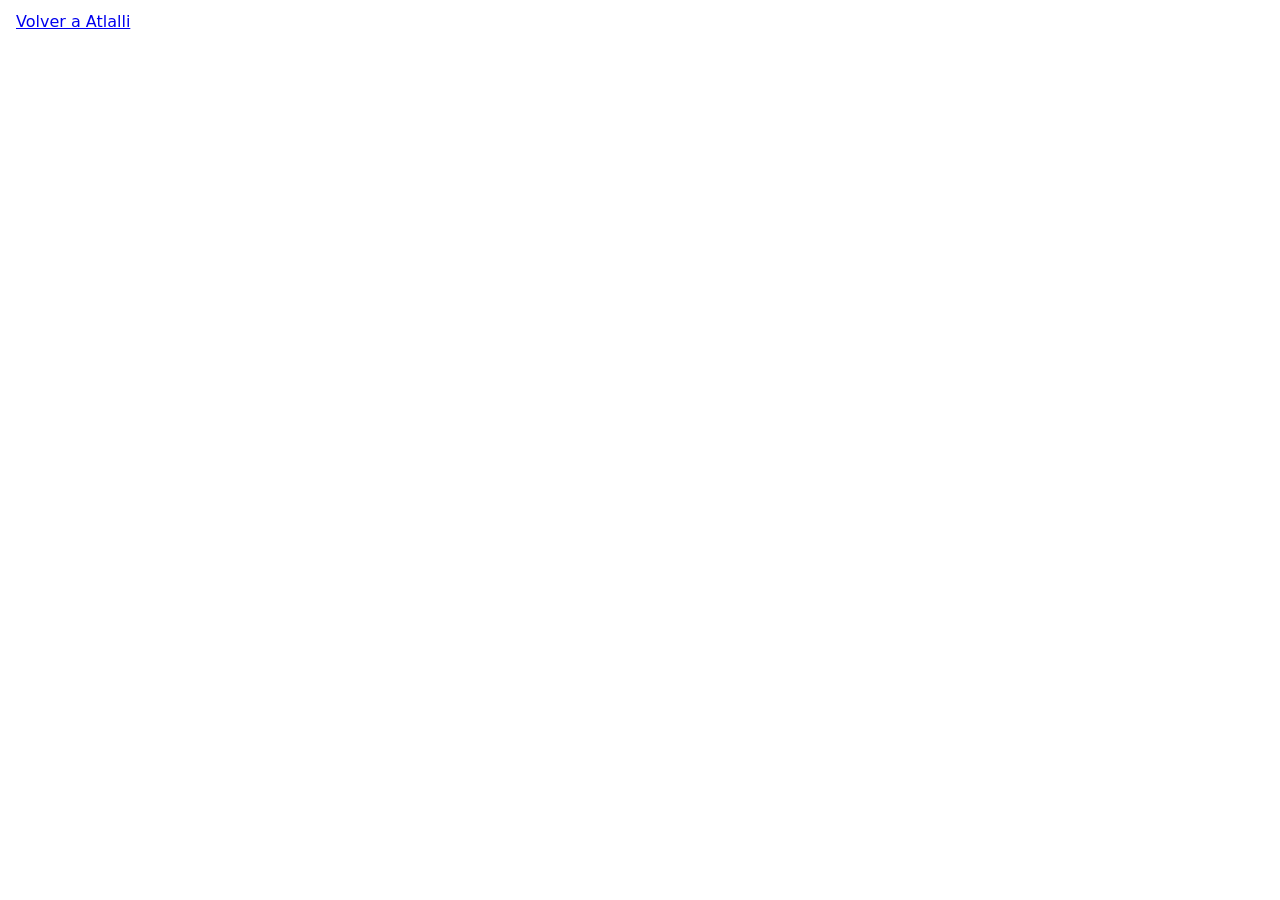
==== app/web/explorar/index.html @ 874fcddf "Publicar el explorador de Atlalli en GitHub Pages" ====
<!doctype html>
<html lang="es">
<head>
  <meta charset="utf-8">
  <meta name="viewport" content="width=device-width, initial-scale=1">
  <title>Explorar el clima · Atlalli</title>
  <style>
    body { margin: 0; display: flex; flex-direction: column; height: 100vh; height: 100dvh; font-family: system-ui, sans-serif; }
    nav { padding: 0.75rem 1rem; }
    iframe { flex: 1; width: 100%; border: 0; }
  </style>
</head>
<body>
  <nav><a href="../">Volver a Atlalli</a></nav>
  <iframe
    src="https://mainpy-pxrjcpjhkeqjvr8bf8sqby.streamlit.app/?embed=true"
    title="Explorador de tendencias climáticas de Atlalli">
  </iframe>
</body>
</html>
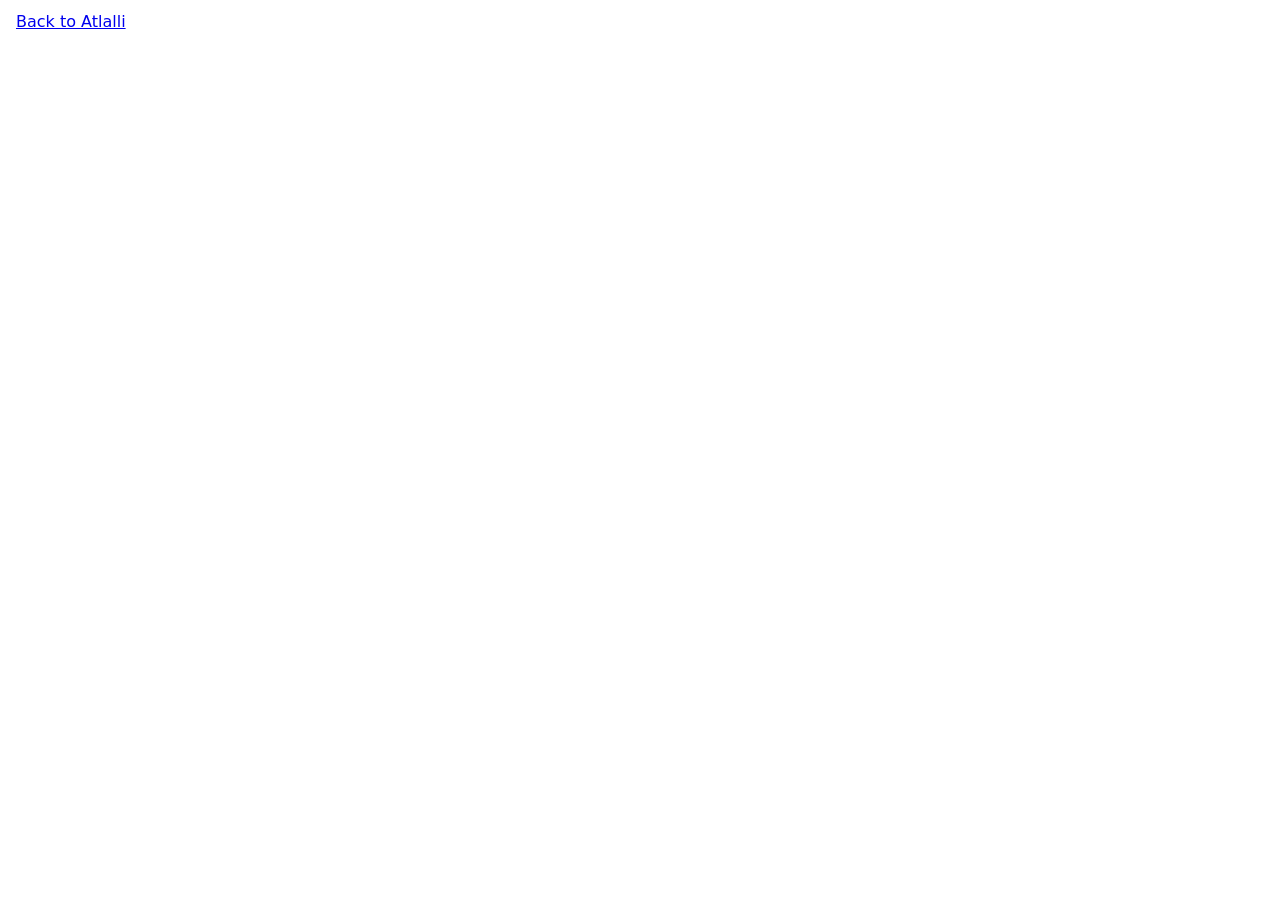
==== commit 80d9d3d6: "Implement illustrated Atlalli homepage with accessible weather and regional cards" ====
--- a/app/web/explorar/index.html
+++ b/app/web/explorar/index.html
@@ -1,9 +1,9 @@
 <!doctype html>
-<html lang="es">
+<html lang="en">
 <head>
   <meta charset="utf-8">
   <meta name="viewport" content="width=device-width, initial-scale=1">
-  <title>Explorar el clima · Atlalli</title>
+  <title>Climate explorer · Atlalli</title>
   <style>
     body { margin: 0; display: flex; flex-direction: column; height: 100vh; height: 100dvh; font-family: system-ui, sans-serif; }
     nav { padding: 0.75rem 1rem; }
@@ -11,10 +11,10 @@
   </style>
 </head>
 <body>
-  <nav><a href="../">Volver a Atlalli</a></nav>
+  <nav><a href="../">Back to Atlalli</a></nav>
   <iframe
     src="https://mainpy-pxrjcpjhkeqjvr8bf8sqby.streamlit.app/?embed=true"
-    title="Explorador de tendencias climáticas de Atlalli">
+    title="Atlalli climate trend explorer">
   </iframe>
 </body>
 </html>
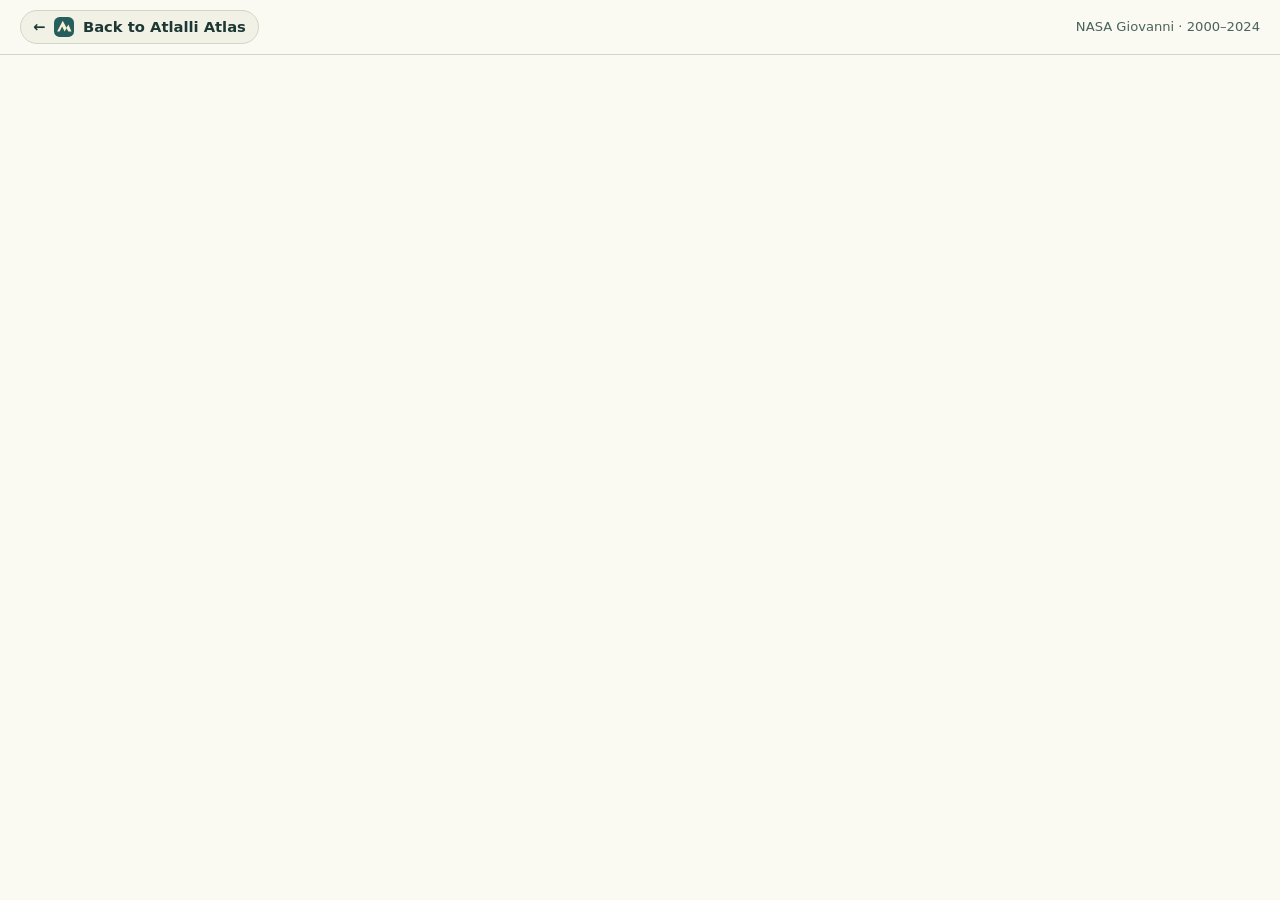
==== commit c8e06cfd: "feat(web): redesign Atlalli landing with full-width hero, animated variable cards with DOIs, and smo" ====
--- a/app/web/explorar/index.html
+++ b/app/web/explorar/index.html
@@ -4,17 +4,113 @@
   <meta charset="utf-8">
   <meta name="viewport" content="width=device-width, initial-scale=1">
   <title>Climate explorer · Atlalli</title>
+  <link rel="icon" href="../atlalli.svg" type="image/svg+xml">
   <style>
-    body { margin: 0; display: flex; flex-direction: column; height: 100vh; height: 100dvh; font-family: system-ui, sans-serif; }
-    nav { padding: 0.75rem 1rem; }
-    iframe { flex: 1; width: 100%; border: 0; }
+    :root {
+      --paper: #faf9f2;
+      --paper-alt: #f2f1e6;
+      --ink: #1d3834;
+      --muted: #4a635b;
+      --line: #cfd8c7;
+      --green: #265e5c;
+    }
+    * { box-sizing: border-box; }
+    body {
+      margin: 0;
+      display: flex;
+      flex-direction: column;
+      height: 100vh;
+      height: 100dvh;
+      background: var(--paper);
+      color: var(--ink);
+      font-family: "Work Sans", "Segoe UI", system-ui, sans-serif;
+    }
+    nav {
+      display: flex;
+      align-items: center;
+      justify-content: space-between;
+      gap: 1rem;
+      padding: 0.65rem 1.25rem;
+      border-bottom: 1px solid var(--line);
+      background: var(--paper);
+    }
+    .back-link {
+      display: inline-flex;
+      align-items: center;
+      gap: 0.55rem;
+      color: var(--ink);
+      text-decoration: none;
+      font-weight: 600;
+      font-size: 0.92rem;
+      padding: 0.35rem 0.75rem;
+      border-radius: 2rem;
+      border: 1px solid var(--line);
+      background: var(--paper-alt);
+      transition: border-color 0.18s ease, background-color 0.18s ease;
+    }
+    .back-link:hover {
+      border-color: var(--green);
+      background: #fffefa;
+    }
+    .nav-meta {
+      display: inline-flex;
+      align-items: center;
+      gap: 0.6rem;
+      font-size: 0.82rem;
+      color: var(--muted);
+    }
+    .region-pill {
+      display: none;
+      padding: 0.2rem 0.6rem;
+      border-radius: 4px;
+      background: var(--green);
+      color: #fffefa;
+      font-weight: 600;
+      font-size: 0.76rem;
+      letter-spacing: 0.03em;
+      text-transform: uppercase;
+    }
+    iframe {
+      flex: 1;
+      width: 100%;
+      border: 0;
+      background: var(--paper);
+    }
   </style>
 </head>
 <body>
-  <nav><a href="../">Back to Atlalli</a></nav>
+  <nav>
+    <a class="back-link" href="../">
+      <span aria-hidden="true">←</span>
+      <img src="../atlalli.svg" width="20" height="20" alt="">
+      <span>Back to Atlalli Atlas</span>
+    </a>
+    <div class="nav-meta">
+      <span id="region-pill" class="region-pill"></span>
+      <span>NASA Giovanni · 2000–2024</span>
+    </div>
+  </nav>
   <iframe
+    id="explorer-frame"
     src="https://mainpy-pxrjcpjhkeqjvr8bf8sqby.streamlit.app/?embed=true"
     title="Atlalli climate trend explorer">
   </iframe>
+  <script>
+    const params = new URLSearchParams(window.location.search);
+    const region = params.get("region");
+    const names = {
+      chiapas: "Chiapas, Mexico",
+      morelos: "Morelos, Mexico",
+      sonora: "Sonora, Mexico",
+      zacatecas: "Zacatecas, Mexico",
+      south_amazon: "Southern Amazon, Brazil",
+      sahel: "Sahel, West Africa"
+    };
+    if (region && names[region]) {
+      const pill = document.getElementById("region-pill");
+      pill.textContent = names[region];
+      pill.style.display = "inline-block";
+    }
+  </script>
 </body>
 </html>
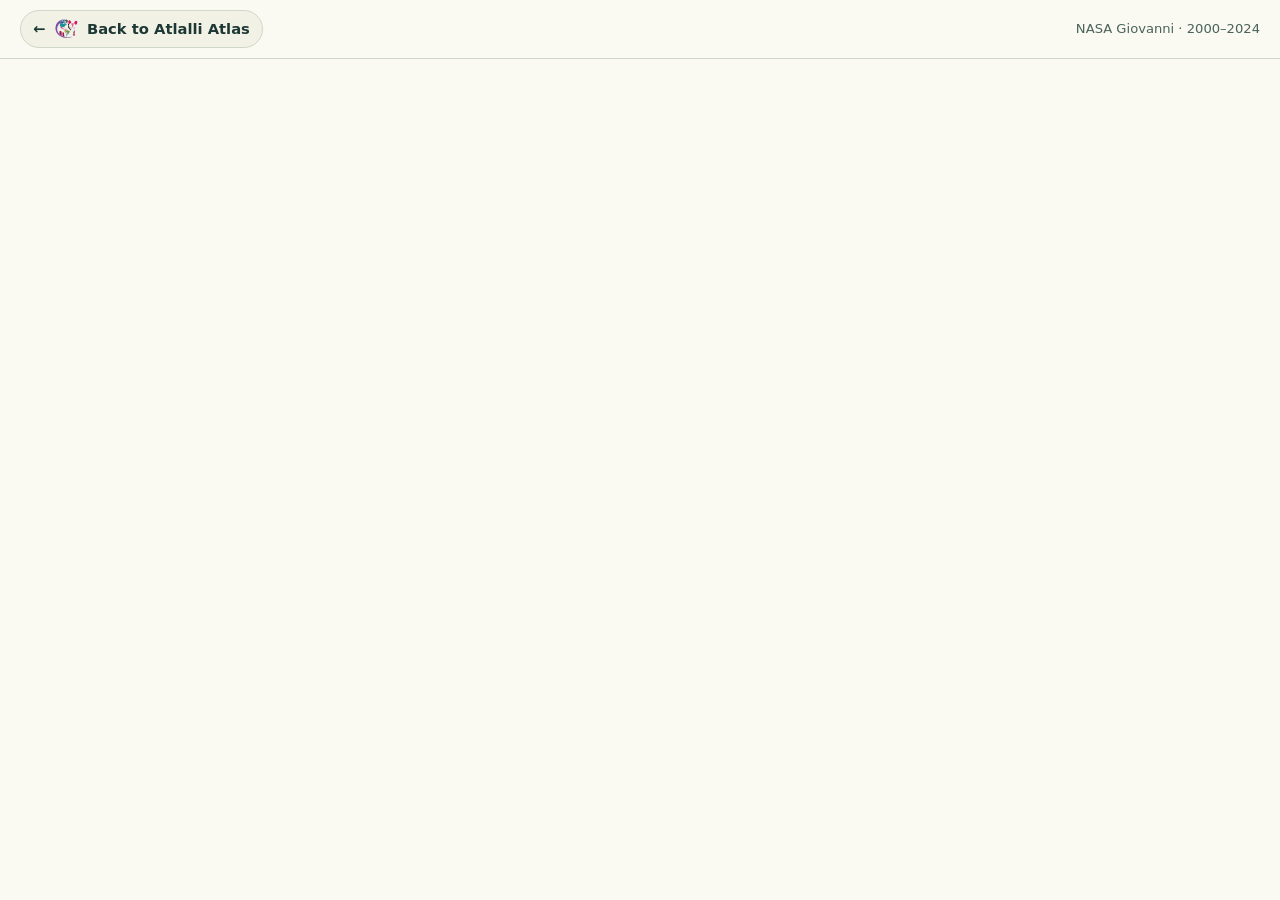
==== commit b11a5b2b: "feat(web): add official Atlalli logo, Mayan pyramid in Chiapas card, English repo section, and AI-us" ====
--- a/app/web/explorar/index.html
+++ b/app/web/explorar/index.html
@@ -1,10 +1,11 @@
+<!-- AI-use notice: this file includes AI-generated content and code, reviewed by the team. -->
 <!doctype html>
 <html lang="en">
 <head>
   <meta charset="utf-8">
   <meta name="viewport" content="width=device-width, initial-scale=1">
   <title>Climate explorer · Atlalli</title>
-  <link rel="icon" href="../atlalli.svg" type="image/svg+xml">
+  <link rel="icon" href="../Logo_Atlalli.svg" type="image/svg+xml">
   <style>
     :root {
       --paper: #faf9f2;
@@ -82,7 +83,7 @@
   <nav>
     <a class="back-link" href="../">
       <span aria-hidden="true">←</span>
-      <img src="../atlalli.svg" width="20" height="20" alt="">
+      <img src="../Logo_Atlalli.svg" width="24" height="24" alt="">
       <span>Back to Atlalli Atlas</span>
     </a>
     <div class="nav-meta">
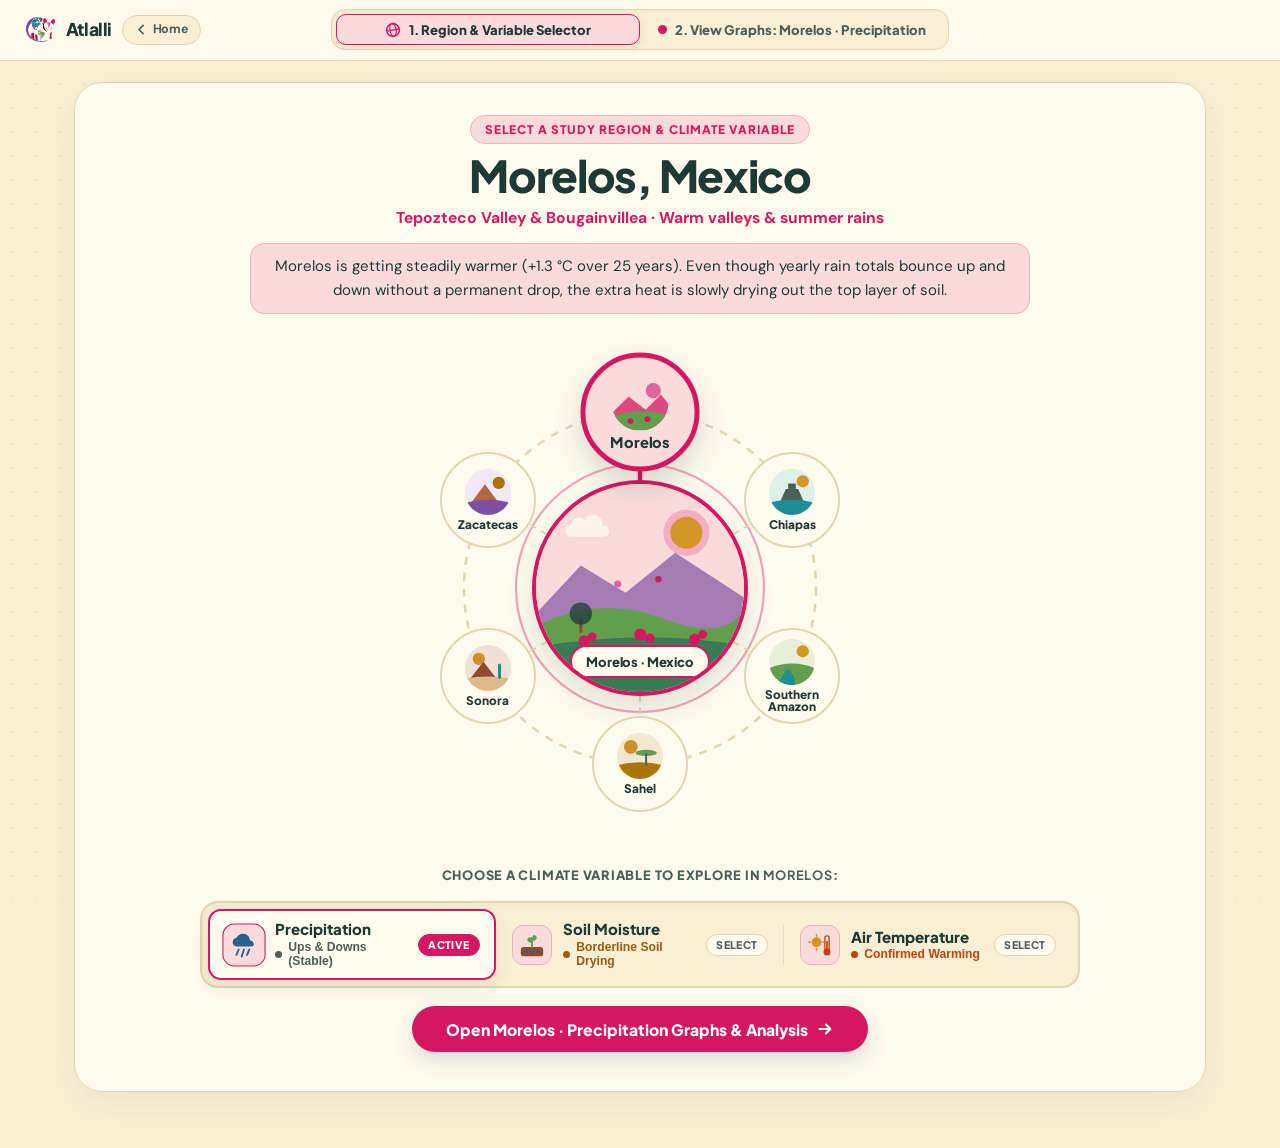
==== commit f043eb06: "feat(web): add interactive 6-region climate explorer, unified glider switchers, and NASA data passpo" ====
--- a/app/web/explorar/index.html
+++ b/app/web/explorar/index.html
@@ -4,114 +4,106 @@
 <head>
   <meta charset="utf-8">
   <meta name="viewport" content="width=device-width, initial-scale=1">
-  <title>Climate explorer · Atlalli</title>
+  <title>Regional Climate Explorer · Atlalli</title>
+  <meta name="description" content="Interactive 6-region selector and dedicated regional climate visualization & story explorer (NASA 2000–2024).">
   <link rel="icon" href="../Logo_Atlalli.svg" type="image/svg+xml">
-  <style>
-    :root {
-      --paper: #faf9f2;
-      --paper-alt: #f2f1e6;
-      --ink: #1d3834;
-      --muted: #4a635b;
-      --line: #cfd8c7;
-      --green: #265e5c;
-    }
-    * { box-sizing: border-box; }
-    body {
-      margin: 0;
-      display: flex;
-      flex-direction: column;
-      height: 100vh;
-      height: 100dvh;
-      background: var(--paper);
-      color: var(--ink);
-      font-family: "Work Sans", "Segoe UI", system-ui, sans-serif;
-    }
-    nav {
-      display: flex;
-      align-items: center;
-      justify-content: space-between;
-      gap: 1rem;
-      padding: 0.65rem 1.25rem;
-      border-bottom: 1px solid var(--line);
-      background: var(--paper);
-    }
-    .back-link {
-      display: inline-flex;
-      align-items: center;
-      gap: 0.55rem;
-      color: var(--ink);
-      text-decoration: none;
-      font-weight: 600;
-      font-size: 0.92rem;
-      padding: 0.35rem 0.75rem;
-      border-radius: 2rem;
-      border: 1px solid var(--line);
-      background: var(--paper-alt);
-      transition: border-color 0.18s ease, background-color 0.18s ease;
-    }
-    .back-link:hover {
-      border-color: var(--green);
-      background: #fffefa;
-    }
-    .nav-meta {
-      display: inline-flex;
-      align-items: center;
-      gap: 0.6rem;
-      font-size: 0.82rem;
-      color: var(--muted);
-    }
-    .region-pill {
-      display: none;
-      padding: 0.2rem 0.6rem;
-      border-radius: 4px;
-      background: var(--green);
-      color: #fffefa;
-      font-weight: 600;
-      font-size: 0.76rem;
-      letter-spacing: 0.03em;
-      text-transform: uppercase;
-    }
-    iframe {
-      flex: 1;
-      width: 100%;
-      border: 0;
-      background: var(--paper);
-    }
-  </style>
+  <link rel="preconnect" href="https://fonts.googleapis.com">
+  <link rel="preconnect" href="https://fonts.gstatic.com" crossorigin>
+  <link href="https://fonts.googleapis.com/css2?family=DM+Sans:ital,opsz,wght@0,9..40,400..700;1,9..40,400..600&family=JetBrains+Mono:wght@500;600;700&family=Plus+Jakarta+Sans:wght@700;800&display=swap" rel="stylesheet">
+  <link rel="stylesheet" href="explorar.css">
 </head>
-<body>
-  <nav>
-    <a class="back-link" href="../">
-      <span aria-hidden="true">←</span>
-      <img src="../Logo_Atlalli.svg" width="24" height="24" alt="">
-      <span>Back to Atlalli Atlas</span>
-    </a>
-    <div class="nav-meta">
-      <span id="region-pill" class="region-pill"></span>
-      <span>NASA Giovanni · 2000–2024</span>
+<body data-region="morelos" data-page="selector">
+
+  <!-- AI-use notice: AI-generated auto-hiding top header with centered reactive 2-page switcher -->
+  <header class="explorer-header" id="explorer-header">
+    <div class="header-inner">
+      <a class="brand-back" href="../index.html">
+        <img src="../Logo_Atlalli.svg" width="32" height="32" alt="Atlalli official logo">
+        <span>Atlalli</span>
+        <span class="back-pill">
+          <svg viewBox="0 0 16 16" width="13" height="13" aria-hidden="true">
+            <path d="M10 3L5 8l5 5" fill="none" stroke="currentColor" stroke-width="2" stroke-linecap="round" stroke-linejoin="round"/>
+          </svg>
+          <span>Home</span>
+        </span>
+      </a>
+
+      <!-- Centered Reactive Single-Rectangle Page Switcher (Auto-hides on scroll down) -->
+      <nav class="header-page-tabs" id="header-page-tabs" style="--page-idx: 0;" aria-label="Explorer view switcher">
+        <span class="page-tabs-glider" aria-hidden="true"></span>
+        <button type="button" class="page-tab-btn active" id="nav-tab-selector" data-goto-page="selector">
+          <svg class="tab-svg-icon" viewBox="0 0 20 20" width="16" height="16" aria-hidden="true">
+            <circle cx="10" cy="10" r="7.5" fill="none" stroke="currentColor" stroke-width="1.8"/>
+            <ellipse cx="10" cy="10" rx="3.6" ry="7.5" fill="none" stroke="currentColor" stroke-width="1.5"/>
+            <line x1="2.8" y1="10" x2="17.2" y2="10" stroke="currentColor" stroke-width="1.5"/>
+          </svg>
+          <span>1. Region &amp; Variable Selector</span>
+        </button>
+        <button type="button" class="page-tab-btn" id="nav-tab-data" data-goto-page="data">
+          <span class="active-region-dot" aria-hidden="true"></span>
+          <span id="header-region-name">2. View Graphs: Morelos · Precipitation</span>
+        </button>
+      </nav>
+
+      <div class="header-right-spacer" aria-hidden="true"></div>
     </div>
-  </nav>
-  <iframe
-    id="explorer-frame"
-    src="https://mainpy-pxrjcpjhkeqjvr8bf8sqby.streamlit.app/?embed=true"
-    title="Atlalli climate trend explorer">
-  </iframe>
-  <script>
-    const params = new URLSearchParams(window.location.search);
-    const region = params.get("region");
-    const names = {
-      chiapas: "Chiapas, Mexico",
-      morelos: "Morelos, Mexico",
-      sonora: "Sonora, Mexico",
-      zacatecas: "Zacatecas, Mexico",
-      south_amazon: "Southern Amazon, Brazil",
-      sahel: "Sahel, West Africa"
-    };
-    if (region && names[region]) {
-      const pill = document.getElementById("region-pill");
-      pill.textContent = names[region];
-      pill.style.display = "inline-block";
-    }
-  </script>
+  </header>
+
+  <!-- ========================================================================
+       INDEPENDENT PAGE 1: STANDALONE 6-REGION & VARIABLE SELECTOR PAGE
+       - Top Center: Region Name, Landmark & Overview
+       - Middle Center: Circular 6-Region Wheel with Animated Center Scene
+       - Bottom Center: Unified Single-Rectangle Reactive Variable Switcher + CTA
+       ======================================================================== -->
+  <!-- AI-use notice: AI-generated standalone centered 6-region and variable selector page -->
+  <main class="selector-page-wrap" id="page-region-selector" aria-label="Independent region selector page">
+    <section class="selector-standalone-card">
+      <!-- 1. TOP CENTER: Region Name & Overview -->
+      <div class="selector-top-center">
+        <span class="selector-eyebrow">Select a Study Region &amp; Climate Variable</span>
+        <h1 class="selector-main-title" id="selector-main-title">Morelos, Mexico</h1>
+        <p class="selector-sub-landmark" id="selector-sub-landmark">
+          Tepozteco Valley &amp; Bougainvillea · Warm valleys &amp; summer rains
+        </p>
+        <p class="selector-overview-banner" id="selector-regional-summary-text">
+          Morelos is getting steadily warmer (+1.3 °C over 25 years). Even though yearly rain totals bounce up and down without a permanent drop, the extra heat is slowly drying out the top layer of soil.
+        </p>
+      </div>
+
+      <!-- 2. MIDDLE CENTER: Circular 6-Region Wheel with Animated SVG Inside Center Circle -->
+      <div class="selector-wheel-center">
+        <div class="circular-wheel-stage" id="circular-wheel-stage">
+          <!-- Built and animated by explorar.js -->
+        </div>
+      </div>
+
+      <!-- 3. BOTTOM CENTER: Single Unified Reactive Variable Switcher Below the Region Selector -->
+      <div class="selector-bottom-variables">
+        <span class="selector-preview-label">Choose a climate variable to explore in <strong id="selector-var-region-label">Morelos</strong>:</span>
+        <div class="unified-var-switcher" id="selector-var-preview-list" style="--var-idx: 0;" role="tablist" aria-label="Select climate variable">
+          <!-- Populated & updated reactively by explorar.js -->
+        </div>
+        <button type="button" class="open-region-page-btn" id="open-region-page-btn" data-goto-page="data">
+          <span id="open-region-btn-text">Open Morelos · Precipitation Graphs &amp; Analysis</span>
+          <svg viewBox="0 0 20 20" width="18" height="18" aria-hidden="true">
+            <path d="M4 10h12M11 5l5 5-5 5" fill="none" stroke="currentColor" stroke-width="2.2" stroke-linecap="round" stroke-linejoin="round"/>
+          </svg>
+        </button>
+      </div>
+    </section>
+  </main>
+
+  <!-- ========================================================================
+       INDEPENDENT PAGE 2: REGION CLIMATE INFO, VARIABLE SWITCHER, GRAPH & STORIES
+       ======================================================================== -->
+  <!-- AI-use notice: AI-generated dedicated region data, unified variable switcher, full-width graph, and interpretation page -->
+  <main class="data-page-wrap" id="page-region-data" aria-label="Region climate data and visualization page">
+    <section class="single-variable-studio" id="single-variable-studio">
+      <!-- Populated & updated reactively by explorar.js -->
+    </section>
+  </main>
+
+  <script src="region-data.js"></script>
+  <script src="explorar.js"></script>
 </body>
 </html>
--- a/app/web/explorar/explorar.css
+++ b/app/web/explorar/explorar.css
@@ -0,0 +1,1727 @@
+/* AI-use notice: this file includes AI-generated content and code, reviewed by the team. */
+/* ==========================================================================
+   Atlalli · Independent 6-Region Selector Page & Dedicated Region Climate
+   Data Page (Unified Reactive Glider Switchers, Auto-Hiding Centered Header,
+   Speed-Adjustable Year Evolution, and Visual NASA Data Passport).
+   ========================================================================== */
+
+:root {
+  --font-display: "Plus Jakarta Sans", "Segoe UI", system-ui, -apple-system, sans-serif;
+  --font-sans: "DM Sans", "Segoe UI", system-ui, -apple-system, sans-serif;
+  --font-mono: "JetBrains Mono", "Cascadia Code", "Consolas", monospace;
+
+  /* Official Global Colors */
+  --app-bg: #F9EFD4;
+  --card-bg: #FFFBEF;
+  --text-main: #1F3A36;
+  --text-muted: #4B5F5A;
+  --border-color: #E2D5B0;
+  --more-rain: #2A5F8F;
+  --less-rain: #C2410C;
+
+  /* Default Regional Colors: Morelos */
+  --reg-primary: #D51761;
+  --reg-accent: #E1649E;
+  --reg-soft: #F9DBDB;
+  --reg-soft-border: #ebb5c2;
+
+  --radius-sm: 12px;
+  --radius-md: 18px;
+  --radius-lg: 28px;
+}
+
+/* AI-use notice: Official regional palettes with smooth CSS custom property transitions */
+body[data-region="morelos"] {
+  --reg-primary: #D51761;
+  --reg-accent: #E1649E;
+  --reg-soft: #F9DBDB;
+  --reg-soft-border: #ebb5c2;
+}
+
+body[data-region="zacatecas"] {
+  --reg-primary: #7B50A2;
+  --reg-accent: #B2673D;
+  --reg-soft: #F2E8F7;
+  --reg-soft-border: #d5bee3;
+}
+
+body[data-region="chiapas"] {
+  --reg-primary: #1B8E96;
+  --reg-accent: #D59625;
+  --reg-soft: #DFEFE9;
+  --reg-soft-border: #b5d8ce;
+}
+
+body[data-region="south_amazon"] {
+  --reg-primary: #619F4D;
+  --reg-accent: #B9A4D7;
+  --reg-soft: #E9EED8;
+  --reg-soft-border: #c6d6a7;
+}
+
+body[data-region="sahel"] {
+  --reg-primary: #A97508;
+  --reg-accent: #CD8F2C;
+  --reg-soft: #F3E8CF;
+  --reg-soft-border: #dfc796;
+}
+
+body[data-region="sonora"] {
+  --reg-primary: #8C4A2F;
+  --reg-accent: #DCBA89;
+  --reg-soft: #EFE2D4;
+  --reg-soft-border: #d9bfa6;
+}
+
+*,
+*::before,
+*::after {
+  box-sizing: border-box;
+}
+
+html {
+  scroll-behavior: smooth;
+}
+
+body {
+  margin: 0;
+  background-color: var(--app-bg);
+  color: var(--text-main);
+  font-family: var(--font-sans);
+  line-height: 1.55;
+  -webkit-font-smoothing: antialiased;
+  transition: background-color 0.45s ease;
+}
+
+body::before {
+  content: "";
+  position: fixed;
+  inset: 0;
+  pointer-events: none;
+  z-index: 0;
+  background-image: radial-gradient(var(--border-color) 1.15px, transparent 1.15px);
+  background-size: 24px 24px;
+  opacity: 0.55;
+}
+
+/* ==========================================================================
+   Strict Independent Page Visibility Rules
+   ========================================================================== */
+body[data-page="selector"] #page-region-data {
+  display: none !important;
+}
+
+body[data-page="selector"] #page-region-selector {
+  display: block;
+}
+
+body[data-page="data"] #page-region-selector {
+  display: none !important;
+}
+
+body[data-page="data"] #page-region-data {
+  display: block;
+}
+
+/* ==========================================================================
+   Auto-Hiding Top Navbar with Centered Reactive 2-Page Switcher
+   ("Lo de region y view graphs que este en medio arriba pero que se oculta
+    al ir bajando para que no estorbe")
+   ========================================================================== */
+.explorer-header {
+  position: sticky;
+  top: 0;
+  z-index: 80;
+  background-color: rgba(255, 251, 239, 0.94);
+  backdrop-filter: blur(10px);
+  border-bottom: 1.5px solid var(--border-color);
+  transition: transform 0.32s cubic-bezier(0.22, 1, 0.36, 1), opacity 0.28s ease;
+}
+
+.explorer-header.nav-hidden {
+  transform: translateY(-115%);
+  opacity: 0;
+  pointer-events: none;
+}
+
+.header-inner {
+  max-width: 1320px;
+  margin: 0 auto;
+  padding: 0.58rem 1.5rem;
+  display: grid;
+  grid-template-columns: 1fr auto 1fr;
+  align-items: center;
+  gap: 1rem;
+}
+
+.brand-back {
+  justify-self: start;
+  display: inline-flex;
+  align-items: center;
+  gap: 0.6rem;
+  text-decoration: none;
+  color: var(--text-main);
+  font-family: var(--font-display);
+  font-weight: 800;
+  font-size: 1.1rem;
+  letter-spacing: -0.02em;
+}
+
+.brand-back img {
+  width: 32px;
+  height: 32px;
+  display: block;
+}
+
+.back-pill {
+  display: inline-flex;
+  align-items: center;
+  gap: 0.32rem;
+  font-family: var(--font-sans);
+  font-size: 0.78rem;
+  font-weight: 700;
+  padding: 0.28rem 0.75rem;
+  border-radius: 999px;
+  background-color: var(--app-bg);
+  border: 1.5px solid var(--border-color);
+  color: var(--text-muted);
+  transition: all 0.2s ease;
+}
+
+.brand-back:hover .back-pill {
+  border-color: var(--reg-primary);
+  color: var(--reg-primary);
+  transform: translateX(-2px);
+}
+
+.header-right-spacer {
+  justify-self: end;
+}
+
+/* Unified Single-Rectangle Centered Top Switcher with Sliding Glider */
+.header-page-tabs {
+  justify-self: center;
+  position: relative;
+  display: grid;
+  grid-template-columns: 1fr 1fr;
+  align-items: center;
+  background-color: var(--app-bg);
+  padding: 4px;
+  border-radius: 14px;
+  border: 1.5px solid var(--border-color);
+  box-shadow: inset 0 1px 2px rgba(31, 58, 54, 0.04);
+}
+
+.page-tabs-glider {
+  position: absolute;
+  top: 4px;
+  bottom: 4px;
+  left: 4px;
+  width: calc((100% - 8px) / 2);
+  border-radius: 10px;
+  background-color: var(--reg-soft);
+  border: 1.5px solid var(--reg-primary);
+  box-shadow: 0 3px 10px rgba(31, 58, 54, 0.09);
+  transform: translateX(calc(var(--page-idx, 0) * 100%));
+  transition:
+    transform 0.38s cubic-bezier(0.22, 1, 0.36, 1),
+    background-color 0.35s ease,
+    border-color 0.35s ease;
+  pointer-events: none;
+  z-index: 0;
+}
+
+.page-tab-btn {
+  position: relative;
+  z-index: 1;
+  appearance: none;
+  border: none;
+  background: transparent;
+  color: var(--text-muted);
+  font-family: var(--font-display);
+  font-size: 0.82rem;
+  font-weight: 800;
+  padding: 0.44rem 1.15rem;
+  border-radius: 10px;
+  cursor: pointer;
+  display: inline-flex;
+  align-items: center;
+  justify-content: center;
+  gap: 0.48rem;
+  white-space: nowrap;
+  transition: color 0.22s ease, transform 0.18s ease;
+}
+
+.page-tab-btn:hover {
+  color: var(--text-main);
+}
+
+.page-tab-btn:active {
+  transform: scale(0.98);
+}
+
+.page-tab-btn.active {
+  color: var(--text-main);
+}
+
+.tab-svg-icon {
+  color: var(--reg-primary);
+  flex-shrink: 0;
+  transition: transform 0.3s ease, color 0.35s ease;
+}
+
+.page-tab-btn.active .tab-svg-icon {
+  transform: rotate(-10deg) scale(1.06);
+}
+
+.active-region-dot {
+  width: 9px;
+  height: 9px;
+  border-radius: 50%;
+  background-color: var(--reg-primary);
+  flex-shrink: 0;
+  transition: background-color 0.4s ease, transform 0.25s ease;
+}
+
+.page-tab-btn.active .active-region-dot {
+  transform: scale(1.18);
+}
+
+/* ==========================================================================
+   INDEPENDENT PAGE 1: STANDALONE 6-REGION SELECTOR PAGE
+   - Top Center: Region Name, Subtitle & Overview
+   - Middle Center: Circular 6-Region Wheel with Animated Landscape Hub
+   - Bottom Center: Unified Single-Rectangle Reactive Variable Switcher
+   ========================================================================== */
+.selector-page-wrap {
+  position: relative;
+  z-index: 1;
+  max-width: 1180px;
+  margin: 0 auto;
+  padding: 1.35rem 1.5rem 3.5rem;
+}
+
+.selector-standalone-card {
+  background-color: var(--card-bg);
+  border: 1.5px solid var(--border-color);
+  border-radius: var(--radius-lg);
+  padding: 2rem 2.4rem 2.4rem;
+  display: flex;
+  flex-direction: column;
+  align-items: center;
+  gap: 1.5rem;
+  position: relative;
+  box-shadow: 0 12px 34px rgba(31, 58, 54, 0.06);
+}
+
+.selector-top-center {
+  display: flex;
+  flex-direction: column;
+  align-items: center;
+  text-align: center;
+  max-width: 780px;
+  gap: 0.38rem;
+}
+
+.selector-eyebrow {
+  font-family: var(--font-display);
+  font-size: 0.74rem;
+  font-weight: 800;
+  text-transform: uppercase;
+  letter-spacing: 0.08em;
+  color: var(--reg-primary);
+  background-color: var(--reg-soft);
+  padding: 0.28rem 0.9rem;
+  border-radius: 999px;
+  border: 1px solid var(--reg-soft-border);
+  transition: all 0.4s ease;
+}
+
+.selector-main-title {
+  margin: 0.12rem 0 0;
+  font-family: var(--font-display);
+  font-size: clamp(2.1rem, 3.5vw, 2.75rem);
+  font-weight: 800;
+  letter-spacing: -0.03em;
+  color: var(--text-main);
+  line-height: 1.08;
+}
+
+.selector-sub-landmark {
+  margin: 0;
+  font-size: 0.98rem;
+  font-weight: 700;
+  color: var(--reg-primary);
+  transition: color 0.4s ease;
+}
+
+.selector-overview-banner {
+  margin: 0.4rem 0 0;
+  background-color: var(--reg-soft);
+  border: 1.5px solid var(--reg-soft-border);
+  border-radius: 14px;
+  padding: 0.72rem 1.25rem;
+  font-size: 0.94rem;
+  color: var(--text-main);
+  line-height: 1.55;
+  transition: background-color 0.4s ease, border-color 0.4s ease;
+}
+
+.selector-wheel-center {
+  display: flex;
+  align-items: center;
+  justify-content: center;
+  padding: 1.25rem 0;
+}
+
+/* Well-proportioned 460x460 Circular Wheel */
+.circular-wheel-stage {
+  position: relative;
+  width: 460px;
+  height: 460px;
+  margin: 0 auto;
+  user-select: none;
+}
+
+.wheel-orbit-svg {
+  position: absolute;
+  inset: 0;
+  width: 100%;
+  height: 100%;
+  pointer-events: none;
+}
+
+#wheel-pointer-group {
+  transform-origin: 230px 230px;
+  transition: transform 0.65s cubic-bezier(0.22, 1, 0.36, 1);
+}
+
+#wheel-inner-ring,
+#wheel-pointer-line {
+  transition: stroke 0.45s ease;
+}
+
+/* 216x216 Animated Center Hub inside the Circle */
+.wheel-center-hub {
+  position: absolute;
+  left: 50%;
+  top: 50%;
+  width: 216px;
+  height: 216px;
+  transform: translate(-50%, -50%) scale(1);
+  border-radius: 50%;
+  background-color: var(--reg-soft);
+  border: 4.5px solid var(--reg-primary);
+  overflow: hidden;
+  display: flex;
+  flex-direction: column;
+  align-items: center;
+  justify-content: flex-end;
+  cursor: pointer;
+  box-shadow: 0 12px 30px rgba(31, 58, 54, 0.14);
+  transition:
+    border-color 0.45s ease,
+    background-color 0.45s ease,
+    transform 0.45s cubic-bezier(0.22, 1, 0.36, 1);
+}
+
+.wheel-center-hub:hover {
+  transform: translate(-50%, -50%) scale(1.03);
+}
+
+.wheel-center-hub.hub-transitioning {
+  transform: translate(-50%, -50%) scale(0.92);
+}
+
+.hub-svg-wrap {
+  position: absolute;
+  inset: 0;
+  width: 100%;
+  height: 100%;
+  transition: opacity 0.28s ease;
+}
+
+.wheel-center-hub.hub-transitioning .hub-svg-wrap {
+  opacity: 0.25;
+}
+
+.hub-svg-wrap svg {
+  width: 100%;
+  height: 100%;
+  display: block;
+}
+
+.hub-caption-pill {
+  position: relative;
+  z-index: 2;
+  margin-bottom: 14px;
+  padding: 0.28rem 0.9rem;
+  border-radius: 999px;
+  background-color: var(--card-bg);
+  border: 2px solid var(--reg-primary);
+  color: var(--text-main);
+  font-family: var(--font-display);
+  font-size: 0.82rem;
+  font-weight: 800;
+  letter-spacing: -0.01em;
+  transition: border-color 0.45s ease;
+}
+
+/* 6 Orbital Region Medallions */
+.wheel-node {
+  position: absolute;
+  width: 96px;
+  height: 96px;
+  margin-left: -48px;
+  margin-top: -48px;
+  border-radius: 50%;
+  background-color: var(--card-bg);
+  border: 2.5px solid var(--border-color);
+  padding: 0;
+  cursor: pointer;
+  display: flex;
+  flex-direction: column;
+  align-items: center;
+  justify-content: center;
+  gap: 4px;
+  transition:
+    transform 0.48s cubic-bezier(0.22, 1, 0.36, 1),
+    border-color 0.35s ease,
+    box-shadow 0.35s ease,
+    background-color 0.35s ease;
+  z-index: 3;
+}
+
+.wheel-node:hover {
+  transform: scale(1.11);
+  border-color: var(--node-color, var(--reg-primary));
+}
+
+.wheel-node.active {
+  transform: scale(1.24);
+  background-color: var(--node-soft, var(--reg-soft));
+  border-width: 4px;
+  border-color: var(--node-color, var(--reg-primary));
+  box-shadow: 0 10px 24px rgba(31, 58, 54, 0.18);
+  z-index: 5;
+}
+
+.node-mini-svg {
+  width: 46px;
+  height: 46px;
+  border-radius: 50%;
+  overflow: hidden;
+  display: block;
+}
+
+.node-label {
+  font-family: var(--font-display);
+  font-size: 0.74rem;
+  font-weight: 800;
+  color: var(--text-main);
+  line-height: 1.05;
+  text-align: center;
+  max-width: 82px;
+}
+
+/* ==========================================================================
+   SINGLE UNIFIED RECTANGLE REACTIVE VARIABLE SWITCHER
+   ("empezando por el selector de variables, hazlo mas dinamico, reactivo quizas,
+    un solo rectangulo para los 3")
+   Used on BOTH the Region Selector Page and the Region Data Page!
+   ========================================================================== */
+.selector-bottom-variables {
+  width: 100%;
+  max-width: 880px;
+  display: flex;
+  flex-direction: column;
+  align-items: center;
+  gap: 0.9rem;
+  padding-top: 0.25rem;
+}
+
+.selector-preview-label {
+  font-family: var(--font-display);
+  font-size: 0.8rem;
+  font-weight: 800;
+  text-transform: uppercase;
+  letter-spacing: 0.06em;
+  color: var(--text-muted);
+  text-align: center;
+}
+
+.unified-var-switcher {
+  position: relative;
+  width: 100%;
+  background-color: var(--app-bg);
+  border: 2px solid var(--border-color);
+  border-radius: 18px;
+  padding: 6px;
+  display: grid;
+  grid-template-columns: repeat(3, 1fr);
+  align-items: stretch;
+  box-shadow: inset 0 2px 5px rgba(31, 58, 54, 0.04);
+}
+
+/* Sliding Active Glider Pill Inside the Single Variable Rectangle */
+.var-switcher-glider {
+  position: absolute;
+  top: 6px;
+  bottom: 6px;
+  left: 6px;
+  width: calc((100% - 12px) / 3);
+  border-radius: 13px;
+  background-color: var(--card-bg);
+  border: 2px solid var(--reg-primary);
+  box-shadow: 0 6px 18px rgba(31, 58, 54, 0.10);
+  transform: translateX(calc(var(--var-idx, 0) * 100%));
+  transition:
+    transform 0.42s cubic-bezier(0.22, 1, 0.36, 1),
+    border-color 0.35s ease,
+    box-shadow 0.35s ease;
+  pointer-events: none;
+  z-index: 0;
+}
+
+.unified-var-btn {
+  position: relative;
+  z-index: 1;
+  appearance: none;
+  border: none;
+  background: transparent;
+  border-radius: 13px;
+  padding: 0.72rem 1rem;
+  cursor: pointer;
+  display: flex;
+  align-items: center;
+  justify-content: space-between;
+  gap: 0.75rem;
+  text-align: left;
+  transition: transform 0.2s cubic-bezier(0.22, 1, 0.36, 1);
+}
+
+/* Subtle divider lines between segments */
+.unified-var-btn:not(:last-child)::after {
+  content: "";
+  position: absolute;
+  right: 0;
+  top: 22%;
+  bottom: 22%;
+  width: 1.5px;
+  background-color: var(--border-color);
+  opacity: 0.65;
+  transition: opacity 0.25s ease;
+}
+
+.unified-var-btn.active::after,
+.unified-var-btn:hover::after {
+  opacity: 0;
+}
+
+.unified-var-btn:hover {
+  transform: translateY(-1px);
+}
+
+.unified-var-btn:active {
+  transform: scale(0.98);
+}
+
+.uvar-left {
+  display: flex;
+  align-items: center;
+  gap: 0.7rem;
+  min-width: 0;
+}
+
+.uvar-icon {
+  width: 40px;
+  height: 40px;
+  border-radius: 11px;
+  background-color: var(--reg-soft);
+  border: 1.5px solid var(--reg-soft-border);
+  padding: 5px;
+  flex-shrink: 0;
+  display: flex;
+  align-items: center;
+  justify-content: center;
+  transition:
+    transform 0.32s cubic-bezier(0.22, 1, 0.36, 1),
+    border-color 0.3s ease,
+    background-color 0.3s ease;
+}
+
+.unified-var-btn:hover .uvar-icon {
+  transform: scale(1.06) rotate(-3deg);
+}
+
+.unified-var-btn.active .uvar-icon {
+  border-color: var(--reg-primary);
+  background-color: var(--reg-soft);
+  transform: scale(1.08);
+}
+
+.uvar-icon svg {
+  width: 100%;
+  height: 100%;
+  display: block;
+}
+
+.uvar-copy {
+  display: flex;
+  flex-direction: column;
+  gap: 0.14rem;
+  min-width: 0;
+}
+
+.uvar-name {
+  font-family: var(--font-display);
+  font-size: 0.94rem;
+  font-weight: 800;
+  color: var(--text-main);
+  line-height: 1.15;
+}
+
+.uvar-status {
+  display: inline-flex;
+  align-items: center;
+  gap: 0.38rem;
+  font-size: 0.76rem;
+  font-weight: 700;
+  line-height: 1.2;
+}
+
+.uvar-status-dot {
+  width: 7px;
+  height: 7px;
+  border-radius: 50%;
+  background-color: currentColor;
+  flex-shrink: 0;
+}
+
+.uvar-state-pill {
+  font-family: var(--font-display);
+  font-size: 0.66rem;
+  font-weight: 800;
+  text-transform: uppercase;
+  letter-spacing: 0.04em;
+  padding: 0.22rem 0.58rem;
+  border-radius: 999px;
+  background-color: var(--card-bg);
+  border: 1px solid var(--border-color);
+  color: var(--text-muted);
+  flex-shrink: 0;
+  transition: all 0.28s ease;
+}
+
+.unified-var-btn.active .uvar-state-pill {
+  background-color: var(--reg-primary);
+  border-color: var(--reg-primary);
+  color: #ffffff;
+}
+
+.open-region-page-btn {
+  appearance: none;
+  margin-top: 0.2rem;
+  border: none;
+  background-color: var(--reg-primary);
+  color: #ffffff;
+  font-family: var(--font-display);
+  font-size: 0.98rem;
+  font-weight: 800;
+  padding: 0.85rem 2.1rem;
+  border-radius: 999px;
+  cursor: pointer;
+  display: inline-flex;
+  align-items: center;
+  justify-content: center;
+  gap: 0.55rem;
+  box-shadow: 0 8px 22px rgba(31, 58, 54, 0.16);
+  transition: background-color 0.4s ease, transform 0.2s ease, box-shadow 0.2s ease;
+}
+
+.open-region-page-btn:hover {
+  transform: translateY(-2px);
+  box-shadow: 0 11px 26px rgba(31, 58, 54, 0.22);
+}
+
+.open-region-page-btn svg {
+  transition: transform 0.2s ease;
+}
+
+.open-region-page-btn:hover svg {
+  transform: translateX(3px);
+}
+
+/* ==========================================================================
+   INDEPENDENT PAGE 2: REGION INFO, UNIFIED VARIABLE SWITCHER, GRAPH & STORIES
+   ========================================================================== */
+.data-page-wrap {
+  position: relative;
+  z-index: 1;
+  max-width: 1320px;
+  margin: 0 auto;
+  padding: 1.4rem 1.5rem 5rem;
+}
+
+.single-variable-studio {
+  display: flex;
+  flex-direction: column;
+  gap: 1.55rem;
+}
+
+/* Top Region Identity & Variable Switcher Card */
+.region-data-top-banner {
+  background-color: var(--card-bg);
+  border: 1.5px solid var(--border-color);
+  border-radius: var(--radius-lg);
+  padding: 1.3rem 1.75rem;
+  display: flex;
+  flex-direction: column;
+  gap: 1.1rem;
+  box-shadow: 0 8px 26px rgba(31, 58, 54, 0.04);
+}
+
+.region-banner-row {
+  display: flex;
+  align-items: center;
+  justify-content: space-between;
+  gap: 1.25rem;
+  flex-wrap: wrap;
+}
+
+.region-identity-left {
+  display: flex;
+  align-items: center;
+  gap: 1rem;
+}
+
+.region-mini-emblem {
+  width: 58px;
+  height: 58px;
+  border-radius: 50%;
+  border: 3px solid var(--reg-primary);
+  overflow: hidden;
+  flex-shrink: 0;
+  background-color: var(--reg-soft);
+  transition: border-color 0.4s ease;
+}
+
+.region-mini-emblem svg {
+  width: 100%;
+  height: 100%;
+  display: block;
+}
+
+.region-identity-titles {
+  display: flex;
+  flex-direction: column;
+  gap: 0.14rem;
+}
+
+.region-identity-kicker {
+  font-family: var(--font-display);
+  font-size: 0.72rem;
+  font-weight: 800;
+  text-transform: uppercase;
+  letter-spacing: 0.07em;
+  color: var(--reg-primary);
+}
+
+.region-identity-h1 {
+  margin: 0;
+  font-family: var(--font-display);
+  font-size: clamp(1.42rem, 2.3vw, 1.85rem);
+  font-weight: 800;
+  letter-spacing: -0.025em;
+  color: var(--text-main);
+  line-height: 1.12;
+}
+
+.region-identity-sub {
+  margin: 0;
+  font-size: 0.88rem;
+  font-weight: 600;
+  color: var(--text-muted);
+}
+
+.change-region-Action-btn {
+  appearance: none;
+  border: 2px solid var(--reg-primary);
+  background-color: var(--reg-soft);
+  color: var(--text-main);
+  font-family: var(--font-display);
+  font-size: 0.85rem;
+  font-weight: 800;
+  padding: 0.54rem 1.15rem;
+  border-radius: 12px;
+  cursor: pointer;
+  display: inline-flex;
+  align-items: center;
+  gap: 0.5rem;
+  transition: all 0.2s ease;
+}
+
+.change-region-Action-btn:hover {
+  background-color: var(--reg-primary);
+  color: #ffffff;
+  transform: translateY(-1px);
+}
+
+.status-wetting {
+  color: var(--more-rain);
+}
+
+.status-drying,
+.status-warming {
+  color: var(--less-rain);
+}
+
+.status-borderline {
+  color: #9a5b13;
+}
+
+.status-neutral {
+  color: var(--text-muted);
+}
+
+/* ==========================================================================
+   Full-Width Graph Card & Single-Rectangle Reactive Chart Mode Switcher
+   ("Lo mismo para el selector de yearly trend, monthly, above/below")
+   ========================================================================== */
+.fullwidth-graph-card {
+  background-color: var(--card-bg);
+  border: 1.5px solid var(--border-color);
+  border-radius: var(--radius-lg);
+  overflow: hidden;
+  box-shadow: 0 10px 30px rgba(31, 58, 54, 0.05);
+}
+
+.studio-header {
+  padding: 1.2rem 1.85rem;
+  border-bottom: 1.5px solid var(--border-color);
+  display: flex;
+  align-items: center;
+  justify-content: space-between;
+  gap: 1.25rem;
+  flex-wrap: wrap;
+}
+
+.studio-title-group {
+  display: flex;
+  align-items: center;
+  gap: 0.95rem;
+}
+
+.studio-badge-svg {
+  width: 50px;
+  height: 50px;
+  border-radius: 14px;
+  background-color: var(--reg-soft);
+  border: 2px solid var(--reg-primary);
+  display: flex;
+  align-items: center;
+  justify-content: center;
+  flex-shrink: 0;
+  transition: border-color 0.35s ease, background-color 0.35s ease;
+}
+
+.studio-badge-svg svg {
+  width: 34px;
+  height: 34px;
+}
+
+.studio-question {
+  margin: 0;
+  font-family: var(--font-display);
+  font-size: clamp(1.3rem, 2.1vw, 1.65rem);
+  font-weight: 800;
+  letter-spacing: -0.02em;
+  color: var(--text-main);
+}
+
+.studio-subtitle {
+  margin: 0.16rem 0 0;
+  font-size: 0.88rem;
+  color: var(--text-muted);
+}
+
+/* Single Unified Rectangle for Chart Modes with Sliding Glider */
+.mode-pill-group {
+  position: relative;
+  display: grid;
+  grid-template-columns: repeat(3, 1fr);
+  align-items: center;
+  background-color: var(--app-bg);
+  padding: 4px;
+  border-radius: 14px;
+  border: 1.5px solid var(--border-color);
+  min-width: 520px;
+}
+
+.mode-glider {
+  position: absolute;
+  top: 4px;
+  bottom: 4px;
+  left: 4px;
+  width: calc((100% - 8px) / 3);
+  border-radius: 10px;
+  background-color: var(--reg-primary);
+  box-shadow: 0 4px 12px rgba(31, 58, 54, 0.15);
+  transform: translateX(calc(var(--mode-idx, 0) * 100%));
+  transition:
+    transform 0.38s cubic-bezier(0.22, 1, 0.36, 1),
+    background-color 0.35s ease;
+  pointer-events: none;
+  z-index: 0;
+}
+
+.mode-pill-btn {
+  position: relative;
+  z-index: 1;
+  appearance: none;
+  border: none;
+  background: transparent;
+  color: var(--text-muted);
+  font-family: var(--font-display);
+  font-size: 0.8rem;
+  font-weight: 800;
+  padding: 0.48rem 0.85rem;
+  border-radius: 10px;
+  cursor: pointer;
+  display: inline-flex;
+  align-items: center;
+  justify-content: center;
+  gap: 0.42rem;
+  white-space: nowrap;
+  transition: color 0.22s ease, transform 0.18s ease;
+}
+
+.mode-pill-btn:hover {
+  color: var(--text-main);
+}
+
+.mode-pill-btn:active {
+  transform: scale(0.97);
+}
+
+.mode-pill-btn.active {
+  color: #ffffff;
+}
+
+.mode-pill-btn svg {
+  width: 15px;
+  height: 15px;
+  flex-shrink: 0;
+}
+
+.soft-regional-stage {
+  background-color: var(--reg-soft);
+  padding: 1.35rem 1.75rem 1.55rem;
+  transition: background-color 0.4s ease;
+}
+
+.fullwidth-graph-frame {
+  background-color: var(--card-bg);
+  border: 2px solid var(--reg-soft-border);
+  border-radius: var(--radius-md);
+  padding: 1.1rem 1.35rem 1.25rem;
+  display: flex;
+  flex-direction: column;
+  gap: 0.85rem;
+}
+
+.graph-top-hud {
+  display: flex;
+  align-items: center;
+  justify-content: space-between;
+  gap: 1rem;
+  flex-wrap: wrap;
+}
+
+.graph-legend-items {
+  display: flex;
+  align-items: center;
+  gap: 1.3rem;
+  flex-wrap: wrap;
+  font-size: 0.83rem;
+  font-weight: 700;
+  color: var(--text-main);
+}
+
+.g-legend-item {
+  display: inline-flex;
+  align-items: center;
+  gap: 0.45rem;
+}
+
+.g-swatch-line {
+  width: 20px;
+  height: 4px;
+  border-radius: 2px;
+  display: inline-block;
+}
+
+.g-swatch-band {
+  width: 16px;
+  height: 12px;
+  border-radius: 3px;
+  display: inline-block;
+}
+
+.live-hud-metrics {
+  display: flex;
+  align-items: center;
+  gap: 0.6rem;
+  flex-wrap: wrap;
+}
+
+.hud-pill {
+  padding: 0.34rem 0.85rem;
+  border-radius: 999px;
+  background-color: var(--app-bg);
+  border: 1px solid var(--border-color);
+  font-family: var(--font-display);
+  font-size: 0.81rem;
+  font-weight: 800;
+  color: var(--text-main);
+}
+
+.hud-pill.primary {
+  background-color: var(--reg-primary);
+  border-color: var(--reg-primary);
+  color: #ffffff;
+}
+
+.graph-canvas-wrap {
+  width: 100%;
+  height: 450px;
+  border-radius: 14px;
+  overflow: hidden;
+  border: 1.5px solid var(--border-color);
+  cursor: ew-resize;
+  user-select: none;
+  position: relative;
+}
+
+.graph-canvas-wrap svg {
+  width: 100%;
+  height: 100%;
+  display: block;
+}
+
+/* ==========================================================================
+   Full-Width Year Evolution Scrubber Bar + Reactive Speed Selector
+   ("Que se pueda ajustar la velocidad del play years")
+   ========================================================================== */
+.graph-year-evolution-bar {
+  padding: 0.75rem 1.15rem;
+  background-color: var(--reg-soft);
+  border: 1.5px solid var(--reg-soft-border);
+  border-radius: 14px;
+  display: flex;
+  align-items: center;
+  gap: 1rem;
+  flex-wrap: wrap;
+}
+
+.play-evolution-btn {
+  appearance: none;
+  border: none;
+  background-color: var(--reg-primary);
+  color: #ffffff;
+  font-family: var(--font-display);
+  font-size: 0.86rem;
+  font-weight: 800;
+  padding: 0.56rem 1.2rem;
+  border-radius: 12px;
+  cursor: pointer;
+  display: inline-flex;
+  align-items: center;
+  gap: 0.5rem;
+  transition: transform 0.15s ease, opacity 0.15s ease;
+  flex-shrink: 0;
+}
+
+.play-evolution-btn:hover {
+  transform: translateY(-1px);
+  opacity: 0.94;
+}
+
+.play-evolution-btn svg {
+  width: 15px;
+  height: 15px;
+  flex-shrink: 0;
+}
+
+.evolution-slider-col {
+  flex: 1;
+  min-width: 220px;
+  display: flex;
+  flex-direction: column;
+  gap: 0.22rem;
+}
+
+.evolution-range-input {
+  width: 100%;
+  accent-color: var(--reg-primary);
+  height: 7px;
+  cursor: pointer;
+}
+
+.evolution-year-ticks {
+  display: flex;
+  justify-content: space-between;
+  font-family: var(--font-mono);
+  font-size: 0.72rem;
+  font-weight: 700;
+  color: var(--text-muted);
+}
+
+/* Single-Rectangle Speed Control (0.5x | 1x | 2x | 4x) */
+.evolution-speed-wrap {
+  display: inline-flex;
+  align-items: center;
+  gap: 0.45rem;
+  flex-shrink: 0;
+}
+
+.speed-label {
+  font-family: var(--font-display);
+  font-size: 0.7rem;
+  font-weight: 800;
+  text-transform: uppercase;
+  letter-spacing: 0.05em;
+  color: var(--text-muted);
+}
+
+.speed-pill-group {
+  position: relative;
+  display: grid;
+  grid-template-columns: repeat(4, 1fr);
+  background-color: var(--card-bg);
+  border: 1.5px solid var(--border-color);
+  border-radius: 10px;
+  padding: 3px;
+  min-width: 172px;
+}
+
+.speed-glider {
+  position: absolute;
+  top: 3px;
+  bottom: 3px;
+  left: 3px;
+  width: calc((100% - 6px) / 4);
+  border-radius: 7px;
+  background-color: var(--reg-primary);
+  transform: translateX(calc(var(--speed-idx, 1) * 100%));
+  transition:
+    transform 0.32s cubic-bezier(0.22, 1, 0.36, 1),
+    background-color 0.35s ease;
+  pointer-events: none;
+  z-index: 0;
+}
+
+.speed-pill-btn {
+  position: relative;
+  z-index: 1;
+  appearance: none;
+  border: none;
+  background: transparent;
+  color: var(--text-muted);
+  font-family: var(--font-mono);
+  font-size: 0.74rem;
+  font-weight: 700;
+  padding: 0.28rem 0.4rem;
+  border-radius: 7px;
+  cursor: pointer;
+  text-align: center;
+  transition: color 0.2s ease;
+}
+
+.speed-pill-btn:hover {
+  color: var(--text-main);
+}
+
+.speed-pill-btn.active {
+  color: #ffffff;
+}
+
+.evolution-active-badge {
+  font-family: var(--font-display);
+  font-size: 0.88rem;
+  font-weight: 800;
+  color: var(--text-main);
+  background-color: var(--card-bg);
+  border: 1.5px solid var(--border-color);
+  padding: 0.42rem 0.85rem;
+  border-radius: 10px;
+  min-width: 152px;
+  text-align: center;
+  flex-shrink: 0;
+}
+
+/* ==========================================================================
+   3 Wide Full-Width Story Sections (Honest Scales, Zero Jargon, Super Clear)
+   ========================================================================== */
+.wide-stories-stack {
+  display: flex;
+  flex-direction: column;
+  gap: 1.5rem;
+}
+
+.wide-story-section {
+  background-color: var(--card-bg);
+  border: 1.5px solid var(--border-color);
+  border-radius: var(--radius-lg);
+  padding: 1.9rem 2.2rem;
+  display: grid;
+  grid-template-columns: 1fr 1.08fr;
+  gap: 2.1rem;
+  align-items: center;
+}
+
+.wide-story-copy {
+  display: flex;
+  flex-direction: column;
+  gap: 0.82rem;
+}
+
+.wide-story-kicker {
+  display: inline-flex;
+  align-items: center;
+  gap: 0.55rem;
+  flex-wrap: wrap;
+}
+
+.story-step-pill {
+  padding: 0.28rem 0.8rem;
+  border-radius: 999px;
+  background-color: var(--reg-primary);
+  color: #ffffff;
+  font-family: var(--font-display);
+  font-size: 0.74rem;
+  font-weight: 800;
+  text-transform: uppercase;
+  letter-spacing: 0.05em;
+}
+
+.story-tag-pill {
+  padding: 0.28rem 0.8rem;
+  border-radius: 999px;
+  background-color: var(--reg-soft);
+  border: 1px solid var(--reg-soft-border);
+  color: var(--text-main);
+  font-family: var(--font-display);
+  font-size: 0.77rem;
+  font-weight: 800;
+}
+
+.wide-story-headline {
+  margin: 0;
+  font-family: var(--font-display);
+  font-size: clamp(1.38rem, 2.1vw, 1.75rem);
+  font-weight: 800;
+  letter-spacing: -0.025em;
+  color: var(--text-main);
+  line-height: 1.22;
+}
+
+.wide-story-body {
+  margin: 0;
+  font-size: 0.98rem;
+  color: var(--text-muted);
+  line-height: 1.62;
+}
+
+.story-key-takeaway-pills {
+  display: flex;
+  flex-wrap: wrap;
+  gap: 0.65rem;
+  margin-top: 0.15rem;
+}
+
+.takeaway-chip {
+  background-color: var(--app-bg);
+  border: 1.5px solid var(--border-color);
+  border-radius: 10px;
+  padding: 0.48rem 0.85rem;
+  display: flex;
+  flex-direction: column;
+  gap: 0.12rem;
+}
+
+.takeaway-chip-label {
+  font-size: 0.68rem;
+  font-weight: 800;
+  text-transform: uppercase;
+  letter-spacing: 0.05em;
+  color: var(--text-muted);
+}
+
+.takeaway-chip-val {
+  font-family: var(--font-display);
+  font-size: 0.92rem;
+  font-weight: 800;
+  color: var(--text-main);
+}
+
+.inline-toggle-2005 {
+  align-self: flex-start;
+  appearance: none;
+  border: 2px solid var(--reg-primary);
+  background-color: var(--reg-soft);
+  color: var(--reg-primary);
+  font-family: var(--font-display);
+  font-size: 0.83rem;
+  font-weight: 800;
+  padding: 0.48rem 1.1rem;
+  border-radius: 11px;
+  cursor: pointer;
+  display: inline-flex;
+  align-items: center;
+  gap: 0.45rem;
+  transition: all 0.18s ease;
+}
+
+.inline-toggle-2005:hover,
+.inline-toggle-2005.active {
+  background-color: var(--reg-primary);
+  color: #ffffff;
+}
+
+.wide-story-art {
+  width: 100%;
+  height: 256px;
+  background-color: var(--app-bg);
+  border: 1.5px solid var(--border-color);
+  border-radius: var(--radius-md);
+  overflow: hidden;
+}
+
+.wide-story-art svg {
+  width: 100%;
+  height: 100%;
+  display: block;
+}
+
+/* ==========================================================================
+   REDESIGNED NASA SATELLITE DATA & REFERENCE PASSPORT
+   ("Cambia el apartado de Scientific Bibliography & Data Source")
+   ========================================================================== */
+.nasa-passport-card {
+  background-color: var(--card-bg);
+  border: 1.5px solid var(--border-color);
+  border-radius: var(--radius-lg);
+  overflow: hidden;
+  box-shadow: 0 8px 26px rgba(31, 58, 54, 0.04);
+}
+
+.passport-banner {
+  background-color: var(--reg-soft);
+  border-bottom: 1.5px solid var(--reg-soft-border);
+  padding: 1.25rem 2rem;
+  display: flex;
+  align-items: center;
+  justify-content: space-between;
+  gap: 1.25rem;
+  flex-wrap: wrap;
+}
+
+.passport-brand-left {
+  display: flex;
+  align-items: center;
+  gap: 1rem;
+}
+
+.passport-emblem-svg {
+  width: 50px;
+  height: 50px;
+  border-radius: 14px;
+  background-color: var(--card-bg);
+  border: 2px solid var(--reg-primary);
+  display: flex;
+  align-items: center;
+  justify-content: center;
+  flex-shrink: 0;
+}
+
+.passport-emblem-svg svg {
+  width: 34px;
+  height: 34px;
+  display: block;
+}
+
+.passport-kicker {
+  font-family: var(--font-display);
+  font-size: 0.7rem;
+  font-weight: 800;
+  text-transform: uppercase;
+  letter-spacing: 0.08em;
+  color: var(--reg-primary);
+}
+
+.passport-title {
+  margin: 0.08rem 0 0;
+  font-family: var(--font-display);
+  font-size: 1.28rem;
+  font-weight: 800;
+  color: var(--text-main);
+  letter-spacing: -0.02em;
+}
+
+.passport-actions {
+  display: flex;
+  align-items: center;
+  gap: 0.65rem;
+  flex-wrap: wrap;
+}
+
+.passport-copy-btn {
+  appearance: none;
+  border: 1.5px solid var(--reg-primary);
+  background-color: var(--card-bg);
+  color: var(--text-main);
+  font-family: var(--font-display);
+  font-size: 0.82rem;
+  font-weight: 800;
+  padding: 0.52rem 1rem;
+  border-radius: 10px;
+  cursor: pointer;
+  display: inline-flex;
+  align-items: center;
+  gap: 0.45rem;
+  transition: all 0.2s ease;
+}
+
+.passport-copy-btn:hover {
+  background-color: var(--reg-primary);
+  color: #ffffff;
+}
+
+.passport-doi-btn {
+  display: inline-flex;
+  align-items: center;
+  gap: 0.45rem;
+  text-decoration: none;
+  background-color: var(--reg-primary);
+  color: #ffffff;
+  font-family: var(--font-display);
+  font-size: 0.82rem;
+  font-weight: 800;
+  padding: 0.54rem 1.1rem;
+  border-radius: 10px;
+  transition: transform 0.18s ease, opacity 0.18s ease;
+}
+
+.passport-doi-btn:hover {
+  transform: translateY(-1px);
+  opacity: 0.94;
+}
+
+.passport-body {
+  padding: 1.5rem 2rem 1.7rem;
+  display: flex;
+  flex-direction: column;
+  gap: 1.15rem;
+}
+
+.passport-pillars-grid {
+  display: grid;
+  grid-template-columns: repeat(3, 1fr);
+  gap: 1rem;
+}
+
+.passport-pillar {
+  background-color: var(--app-bg);
+  border: 1.5px solid var(--border-color);
+  border-radius: 14px;
+  padding: 1rem 1.15rem;
+  display: flex;
+  align-items: flex-start;
+  gap: 0.85rem;
+}
+
+.pillar-icon-box {
+  width: 40px;
+  height: 40px;
+  border-radius: 10px;
+  background-color: var(--card-bg);
+  border: 1.5px solid var(--border-color);
+  display: flex;
+  align-items: center;
+  justify-content: center;
+  flex-shrink: 0;
+  color: var(--reg-primary);
+}
+
+.pillar-icon-box svg {
+  width: 22px;
+  height: 22px;
+  display: block;
+}
+
+.pillar-copy {
+  display: flex;
+  flex-direction: column;
+  gap: 0.16rem;
+  min-width: 0;
+}
+
+.pillar-label {
+  font-size: 0.68rem;
+  font-weight: 800;
+  text-transform: uppercase;
+  letter-spacing: 0.06em;
+  color: var(--text-muted);
+}
+
+.pillar-value {
+  font-family: var(--font-display);
+  font-size: 0.93rem;
+  font-weight: 800;
+  color: var(--text-main);
+  line-height: 1.25;
+}
+
+.pillar-sub {
+  font-size: 0.78rem;
+  color: var(--text-muted);
+  line-height: 1.38;
+}
+
+.passport-citation-strip {
+  background-color: var(--app-bg);
+  border: 1.5px solid var(--border-color);
+  border-radius: 12px;
+  padding: 0.85rem 1.15rem;
+  display: flex;
+  align-items: center;
+  justify-content: space-between;
+  gap: 1rem;
+  flex-wrap: wrap;
+}
+
+.citation-strip-left {
+  display: flex;
+  align-items: baseline;
+  gap: 0.65rem;
+  flex-wrap: wrap;
+  font-size: 0.88rem;
+  color: var(--text-main);
+  line-height: 1.5;
+}
+
+.citation-strip-tag {
+  font-family: var(--font-display);
+  font-size: 0.7rem;
+  font-weight: 800;
+  text-transform: uppercase;
+  letter-spacing: 0.05em;
+  background-color: var(--reg-soft);
+  border: 1px solid var(--reg-soft-border);
+  color: var(--reg-primary);
+  padding: 0.18rem 0.58rem;
+  border-radius: 6px;
+  flex-shrink: 0;
+}
+
+.citation-doi-pill {
+  font-family: var(--font-mono);
+  font-size: 0.78rem;
+  font-weight: 700;
+  color: var(--reg-primary);
+  background-color: var(--card-bg);
+  border: 1px solid var(--border-color);
+  padding: 0.28rem 0.7rem;
+  border-radius: 8px;
+  text-decoration: none;
+  transition: border-color 0.2s ease;
+}
+
+.citation-doi-pill:hover {
+  border-color: var(--reg-primary);
+}
+
+/* Responsive Breakpoints */
+@media (max-width: 1120px) {
+  .header-inner {
+    grid-template-columns: 1fr;
+    justify-items: center;
+  }
+  .brand-back {
+    justify-self: center;
+  }
+  .header-right-spacer {
+    display: none;
+  }
+  .wide-story-section {
+    grid-template-columns: 1fr;
+    padding: 1.5rem;
+  }
+  .passport-pillars-grid {
+    grid-template-columns: 1fr;
+  }
+  .mode-pill-group {
+    min-width: 100%;
+  }
+}
+
+@media (max-width: 780px) {
+  .header-page-tabs {
+    grid-template-columns: 1fr;
+    width: 100%;
+  }
+  .page-tabs-glider {
+    display: none;
+  }
+  .page-tab-btn.active {
+    background-color: var(--reg-soft);
+    border: 1.5px solid var(--reg-primary);
+  }
+  .unified-var-switcher {
+    grid-template-columns: 1fr;
+  }
+  .var-switcher-glider {
+    display: none;
+  }
+  .unified-var-btn.active {
+    background-color: var(--card-bg);
+    border: 2px solid var(--reg-primary);
+  }
+  .unified-var-btn:not(:last-child)::after {
+    display: none;
+  }
+  .mode-pill-group {
+    grid-template-columns: 1fr;
+  }
+  .mode-glider {
+    display: none;
+  }
+  .mode-pill-btn.active {
+    background-color: var(--reg-primary);
+  }
+  .circular-wheel-stage {
+    width: 330px;
+    height: 330px;
+  }
+  #wheel-pointer-group {
+    transform-origin: 165px 165px;
+  }
+  .wheel-center-hub {
+    width: 156px;
+    height: 156px;
+  }
+  .wheel-node {
+    width: 72px;
+    height: 72px;
+    margin-left: -36px;
+    margin-top: -36px;
+  }
+  .node-mini-svg {
+    width: 34px;
+    height: 34px;
+  }
+  .graph-canvas-wrap {
+    height: 340px;
+  }
+}
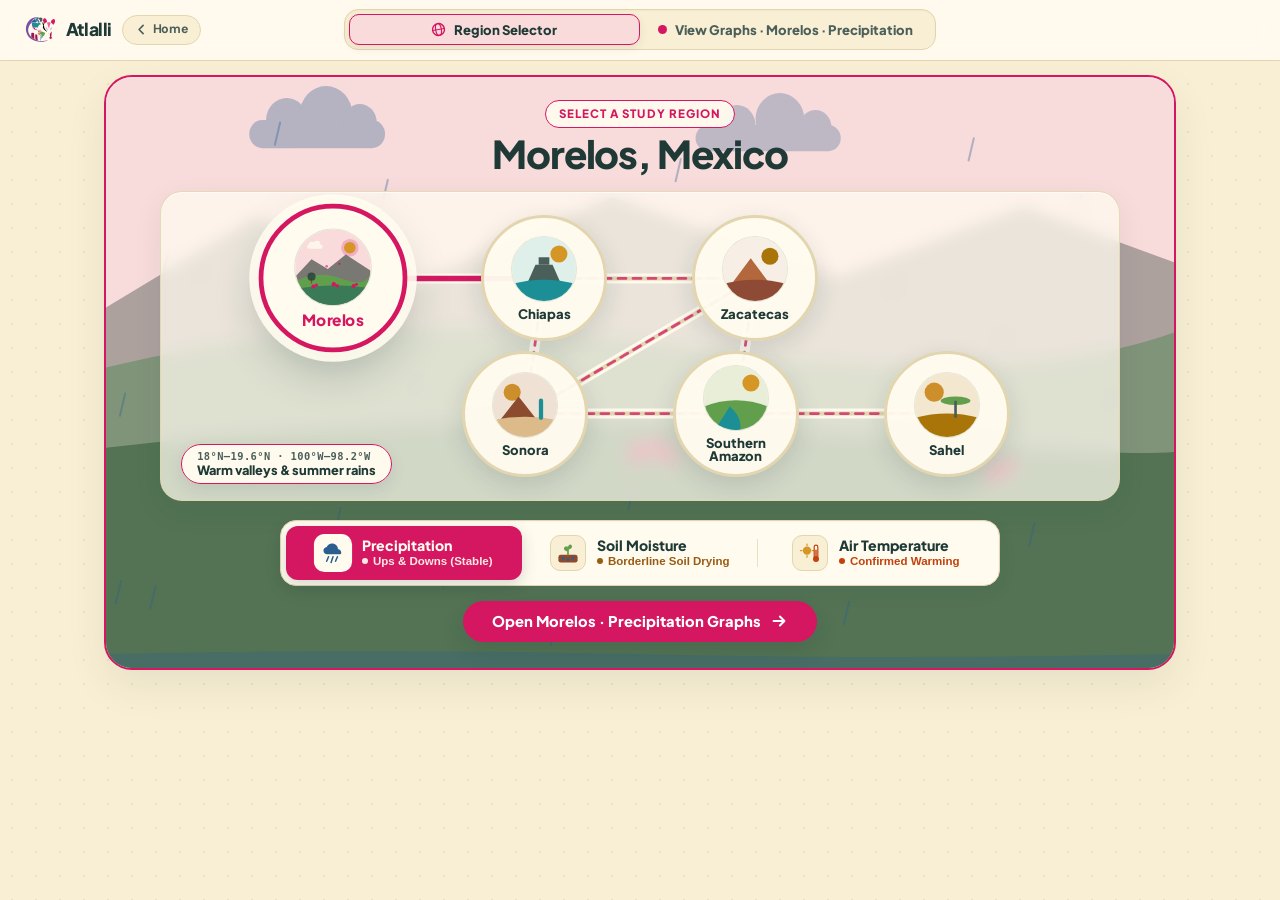
==== commit f4b3a259: "feat(explorar): animate outer card scenery by region/variable, enlarge nodes, and fix zacatecas auth" ====
--- a/app/web/explorar/index.html
+++ b/app/web/explorar/index.html
@@ -14,7 +14,7 @@
 </head>
 <body data-region="morelos" data-page="selector">
 
-  <!-- AI-use notice: AI-generated auto-hiding top header with centered reactive 2-page switcher -->
+  <!-- AI-use notice: AI-generated auto-hiding top header with centered reactive 2-page switcher (no numbering) -->
   <header class="explorer-header" id="explorer-header">
     <div class="header-inner">
       <a class="brand-back" href="../index.html">
@@ -28,20 +28,20 @@
         </span>
       </a>
 
-      <!-- Centered Reactive Single-Rectangle Page Switcher (Auto-hides on scroll down) -->
+      <!-- Centered Reactive Single-Rectangle Page Switcher (No 1 & 2 numbering) -->
       <nav class="header-page-tabs" id="header-page-tabs" style="--page-idx: 0;" aria-label="Explorer view switcher">
         <span class="page-tabs-glider" aria-hidden="true"></span>
         <button type="button" class="page-tab-btn active" id="nav-tab-selector" data-goto-page="selector">
-          <svg class="tab-svg-icon" viewBox="0 0 20 20" width="16" height="16" aria-hidden="true">
+          <svg class="tab-svg-icon" viewBox="0 0 20 20" width="15" height="15" aria-hidden="true">
             <circle cx="10" cy="10" r="7.5" fill="none" stroke="currentColor" stroke-width="1.8"/>
             <ellipse cx="10" cy="10" rx="3.6" ry="7.5" fill="none" stroke="currentColor" stroke-width="1.5"/>
             <line x1="2.8" y1="10" x2="17.2" y2="10" stroke="currentColor" stroke-width="1.5"/>
           </svg>
-          <span>1. Region &amp; Variable Selector</span>
+          <span>Region Selector</span>
         </button>
         <button type="button" class="page-tab-btn" id="nav-tab-data" data-goto-page="data">
           <span class="active-region-dot" aria-hidden="true"></span>
-          <span id="header-region-name">2. View Graphs: Morelos · Precipitation</span>
+          <span id="header-region-name">View Graphs · Morelos</span>
         </button>
       </nav>
 
@@ -50,41 +50,36 @@
   </header>
 
   <!-- ========================================================================
-       INDEPENDENT PAGE 1: STANDALONE 6-REGION & VARIABLE SELECTOR PAGE
-       - Top Center: Region Name, Landmark & Overview
-       - Middle Center: Circular 6-Region Wheel with Animated Center Scene
-       - Bottom Center: Unified Single-Rectangle Reactive Variable Switcher + CTA
+       INDEPENDENT PAGE 1: FULL-SCREEN STEPPED 6-REGION & VARIABLE SELECTOR
+       - Clean Top Title Only (Subtitle & overview moved to View Graphs)
+       - Stepped 3 Top-Left + 3 Bottom-Right Connected Region Constellation
+       - Rectangle Background Changes Color Dynamically on Region Selection
+       - Sleek Segmented Pill Dock for Climate Variables
        ======================================================================== -->
-  <!-- AI-use notice: AI-generated standalone centered 6-region and variable selector page -->
+  <!-- AI-use notice: AI-generated full-screen stepped constellation region selector -->
   <main class="selector-page-wrap" id="page-region-selector" aria-label="Independent region selector page">
-    <section class="selector-standalone-card">
-      <!-- 1. TOP CENTER: Region Name & Overview -->
+    <section class="selector-standalone-card" id="selector-standalone-card">
+      <!-- Full-Bleed Animated Regional & Variable Background Scene for the Outer Rectangle -->
+      <div class="card-bg-scene" id="card-bg-scene" aria-hidden="true"></div>
+
+      <!-- 1. TOP CENTER: Eyebrow & Region Name Only -->
       <div class="selector-top-center">
-        <span class="selector-eyebrow">Select a Study Region &amp; Climate Variable</span>
+        <span class="selector-eyebrow">Select a Study Region</span>
         <h1 class="selector-main-title" id="selector-main-title">Morelos, Mexico</h1>
-        <p class="selector-sub-landmark" id="selector-sub-landmark">
-          Tepozteco Valley &amp; Bougainvillea · Warm valleys &amp; summer rains
-        </p>
-        <p class="selector-overview-banner" id="selector-regional-summary-text">
-          Morelos is getting steadily warmer (+1.3 °C over 25 years). Even though yearly rain totals bounce up and down without a permanent drop, the extra heat is slowly drying out the top layer of soil.
-        </p>
       </div>
 
-      <!-- 2. MIDDLE CENTER: Circular 6-Region Wheel with Animated SVG Inside Center Circle -->
-      <div class="selector-wheel-center">
-        <div class="circular-wheel-stage" id="circular-wheel-stage">
-          <!-- Built and animated by explorar.js -->
-        </div>
+      <!-- 2. MIDDLE CENTER: 3 Horizontal Top-Left + 3 Horizontal Bottom-Right Connected by Lines -->
+      <div class="selector-constellation-stage" id="circular-wheel-stage">
+        <!-- Populated and animated by explorar.js -->
       </div>
 
-      <!-- 3. BOTTOM CENTER: Single Unified Reactive Variable Switcher Below the Region Selector -->
+      <!-- 3. BOTTOM CENTER: Clean Segmented Variable Pill Dock + Primary Action -->
       <div class="selector-bottom-variables">
-        <span class="selector-preview-label">Choose a climate variable to explore in <strong id="selector-var-region-label">Morelos</strong>:</span>
         <div class="unified-var-switcher" id="selector-var-preview-list" style="--var-idx: 0;" role="tablist" aria-label="Select climate variable">
           <!-- Populated & updated reactively by explorar.js -->
         </div>
         <button type="button" class="open-region-page-btn" id="open-region-page-btn" data-goto-page="data">
-          <span id="open-region-btn-text">Open Morelos · Precipitation Graphs &amp; Analysis</span>
+          <span id="open-region-btn-text">Explore Morelos · Precipitation Graphs</span>
           <svg viewBox="0 0 20 20" width="18" height="18" aria-hidden="true">
             <path d="M4 10h12M11 5l5 5-5 5" fill="none" stroke="currentColor" stroke-width="2.2" stroke-linecap="round" stroke-linejoin="round"/>
           </svg>
--- a/app/web/explorar/explorar.css
+++ b/app/web/explorar/explorar.css
@@ -39,10 +39,10 @@
 }
 
 body[data-region="zacatecas"] {
-  --reg-primary: #7B50A2;
+  --reg-primary: #8E4A35;
   --reg-accent: #B2673D;
-  --reg-soft: #F2E8F7;
-  --reg-soft-border: #d5bee3;
+  --reg-soft: #F7EFE6;
+  --reg-soft-border: #DEC6B0;
 }
 
 body[data-region="chiapas"] {
@@ -54,7 +54,7 @@
 
 body[data-region="south_amazon"] {
   --reg-primary: #619F4D;
-  --reg-accent: #B9A4D7;
+  --reg-accent: #2D6A4F;
   --reg-soft: #E9EED8;
   --reg-soft-border: #c6d6a7;
 }
@@ -289,296 +289,354 @@
 
 /* ==========================================================================
    INDEPENDENT PAGE 1: STANDALONE 6-REGION SELECTOR PAGE
-   - Top Center: Region Name, Subtitle & Overview
-   - Middle Center: Circular 6-Region Wheel with Animated Landscape Hub
-   - Bottom Center: Unified Single-Rectangle Reactive Variable Switcher
+   - Fits comfortably in 100vh full-screen viewports
+   - Card background dynamically shifts to the active region's soft palette
+   - 3 Horizontal Top-Left + 3 Horizontal Bottom-Right connected by SVG lines
+   - Sleek, compact Segmented Pill Dock for Climate Variables
    ========================================================================== */
 .selector-page-wrap {
   position: relative;
   z-index: 1;
-  max-width: 1180px;
+  max-width: 1120px;
   margin: 0 auto;
-  padding: 1.35rem 1.5rem 3.5rem;
+  padding: 0.9rem 1.5rem 1.8rem;
+  min-height: calc(100vh - 68px);
+  display: flex;
+  flex-direction: column;
+  justify-content: center;
 }
 
 .selector-standalone-card {
-  background-color: var(--card-bg);
-  border: 1.5px solid var(--border-color);
+  background-color: var(--reg-soft);
+  border: 2px solid var(--reg-primary);
   border-radius: var(--radius-lg);
-  padding: 2rem 2.4rem 2.4rem;
+  padding: 1.45rem 2.2rem 1.65rem;
   display: flex;
   flex-direction: column;
   align-items: center;
-  gap: 1.5rem;
+  gap: 1.05rem;
   position: relative;
-  box-shadow: 0 12px 34px rgba(31, 58, 54, 0.06);
-}
-
-.selector-top-center {
-  display: flex;
-  flex-direction: column;
-  align-items: center;
-  text-align: center;
-  max-width: 780px;
-  gap: 0.38rem;
-}
-
-.selector-eyebrow {
-  font-family: var(--font-display);
-  font-size: 0.74rem;
-  font-weight: 800;
-  text-transform: uppercase;
-  letter-spacing: 0.08em;
-  color: var(--reg-primary);
-  background-color: var(--reg-soft);
-  padding: 0.28rem 0.9rem;
-  border-radius: 999px;
-  border: 1px solid var(--reg-soft-border);
-  transition: all 0.4s ease;
-}
-
-.selector-main-title {
-  margin: 0.12rem 0 0;
-  font-family: var(--font-display);
-  font-size: clamp(2.1rem, 3.5vw, 2.75rem);
-  font-weight: 800;
-  letter-spacing: -0.03em;
-  color: var(--text-main);
-  line-height: 1.08;
-}
-
-.selector-sub-landmark {
-  margin: 0;
-  font-size: 0.98rem;
-  font-weight: 700;
-  color: var(--reg-primary);
-  transition: color 0.4s ease;
-}
-
-.selector-overview-banner {
-  margin: 0.4rem 0 0;
-  background-color: var(--reg-soft);
-  border: 1.5px solid var(--reg-soft-border);
-  border-radius: 14px;
-  padding: 0.72rem 1.25rem;
-  font-size: 0.94rem;
-  color: var(--text-main);
-  line-height: 1.55;
-  transition: background-color 0.4s ease, border-color 0.4s ease;
-}
-
-.selector-wheel-center {
-  display: flex;
-  align-items: center;
-  justify-content: center;
-  padding: 1.25rem 0;
-}
-
-/* Well-proportioned 460x460 Circular Wheel */
-.circular-wheel-stage {
-  position: relative;
-  width: 460px;
-  height: 460px;
-  margin: 0 auto;
-  user-select: none;
-}
-
-.wheel-orbit-svg {
+  overflow: hidden;
+  box-shadow:
+    0 16px 40px rgba(31, 58, 54, 0.08),
+    inset 0 1px 0 rgba(255, 255, 255, 0.65);
+  transition:
+    background-color 0.48s cubic-bezier(0.22, 1, 0.36, 1),
+    border-color 0.48s cubic-bezier(0.22, 1, 0.36, 1),
+    box-shadow 0.48s ease;
+}
+
+/* Full-Bleed Animated Regional & Variable Background Scene across the Outer Card */
+.card-bg-scene {
   position: absolute;
   inset: 0;
   width: 100%;
   height: 100%;
   pointer-events: none;
-}
-
-#wheel-pointer-group {
-  transform-origin: 230px 230px;
-  transition: transform 0.65s cubic-bezier(0.22, 1, 0.36, 1);
-}
-
-#wheel-inner-ring,
-#wheel-pointer-line {
-  transition: stroke 0.45s ease;
-}
-
-/* 216x216 Animated Center Hub inside the Circle */
-.wheel-center-hub {
-  position: absolute;
-  left: 50%;
-  top: 50%;
-  width: 216px;
-  height: 216px;
-  transform: translate(-50%, -50%) scale(1);
-  border-radius: 50%;
-  background-color: var(--reg-soft);
-  border: 4.5px solid var(--reg-primary);
+  z-index: 0;
   overflow: hidden;
+}
+
+.card-bg-scene svg {
+  width: 100%;
+  height: 100%;
+  display: block;
+}
+
+.selector-top-center {
+  position: relative;
+  z-index: 2;
   display: flex;
   flex-direction: column;
   align-items: center;
-  justify-content: flex-end;
-  cursor: pointer;
-  box-shadow: 0 12px 30px rgba(31, 58, 54, 0.14);
-  transition:
-    border-color 0.45s ease,
-    background-color 0.45s ease,
-    transform 0.45s cubic-bezier(0.22, 1, 0.36, 1);
-}
-
-.wheel-center-hub:hover {
-  transform: translate(-50%, -50%) scale(1.03);
-}
-
-.wheel-center-hub.hub-transitioning {
-  transform: translate(-50%, -50%) scale(0.92);
-}
-
-.hub-svg-wrap {
+  text-align: center;
+  max-width: 680px;
+  gap: 0.25rem;
+}
+
+.selector-eyebrow {
+  font-family: var(--font-display);
+  font-size: 0.72rem;
+  font-weight: 800;
+  text-transform: uppercase;
+  letter-spacing: 0.09em;
+  color: var(--reg-primary);
+  background-color: rgba(255, 251, 239, 0.94);
+  backdrop-filter: blur(4px);
+  padding: 0.24rem 0.85rem;
+  border-radius: 999px;
+  border: 1.5px solid var(--reg-primary);
+  transition: all 0.4s ease;
+}
+
+.selector-main-title {
+  margin: 0.08rem 0 0;
+  font-family: var(--font-display);
+  font-size: clamp(1.85rem, 3vw, 2.4rem);
+  font-weight: 800;
+  letter-spacing: -0.03em;
+  color: var(--text-main);
+  line-height: 1.08;
+}
+
+.selector-wheel-center {
+  position: relative;
+  z-index: 2;
+  width: 100%;
+  display: flex;
+  align-items: center;
+  justify-content: center;
+  padding: 0.15rem 0;
+}
+
+/* Stepped Constellation Stage: Translucent Frosted Glass Plate for the 6 Nodes */
+.selector-constellation-stage {
+  position: relative;
+  width: 100%;
+  max-width: 960px;
+  height: 310px;
+  margin: 0 auto;
+  border-radius: 22px;
+  background-color: rgba(255, 251, 239, 0.74);
+  backdrop-filter: blur(8px);
+  border: 1.5px solid rgba(226, 213, 176, 0.88);
+  box-shadow:
+    0 10px 30px rgba(31, 58, 54, 0.07),
+    inset 0 1px 0 rgba(255, 255, 255, 0.65);
+  user-select: none;
+  overflow: hidden;
+  z-index: 1;
+}
+
+.constellation-bg-scene {
   position: absolute;
   inset: 0;
   width: 100%;
   height: 100%;
-  transition: opacity 0.28s ease;
-}
-
-.wheel-center-hub.hub-transitioning .hub-svg-wrap {
-  opacity: 0.25;
-}
-
-.hub-svg-wrap svg {
+  pointer-events: none;
+  z-index: 0;
+}
+
+.constellation-bg-scene svg {
   width: 100%;
   height: 100%;
   display: block;
 }
 
-.hub-caption-pill {
-  position: relative;
+.constellation-svg {
+  position: absolute;
+  inset: 0;
+  width: 100%;
+  height: 100%;
+  pointer-events: none;
   z-index: 2;
-  margin-bottom: 14px;
-  padding: 0.28rem 0.9rem;
+}
+
+.constellation-line-halo {
+  fill: none;
+  stroke: rgba(255, 251, 239, 0.92);
+  stroke-width: 10;
+  stroke-linecap: round;
+  stroke-linejoin: round;
+}
+
+.constellation-line-base {
+  fill: none;
+  stroke: var(--border-color);
+  stroke-width: 4;
+  stroke-linecap: round;
+  stroke-linejoin: round;
+}
+
+.constellation-line-dash {
+  fill: none;
+  stroke: var(--reg-primary);
+  stroke-width: 2.8;
+  stroke-dasharray: 8 7;
+  stroke-linecap: round;
+  stroke-linejoin: round;
+  opacity: 0.75;
+  transition: stroke 0.45s ease;
+}
+
+.constellation-line-active {
+  fill: none;
+  stroke: var(--reg-primary);
+  stroke-width: 5.5;
+  stroke-linecap: round;
+  stroke-linejoin: round;
+  opacity: 0.98;
+  transition: stroke 0.45s ease, d 0.45s ease;
+}
+
+/* Subtle Bottom-Left Region Coordinates & Climate Tag Pill */
+.constellation-preview-pill {
+  position: absolute;
+  z-index: 3;
+  display: inline-flex;
+  align-items: center;
+  gap: 0.55rem;
+  background-color: rgba(255, 251, 239, 0.94);
+  backdrop-filter: blur(6px);
+  border: 1.5px solid var(--reg-primary);
   border-radius: 999px;
-  background-color: var(--card-bg);
-  border: 2px solid var(--reg-primary);
-  color: var(--text-main);
-  font-family: var(--font-display);
-  font-size: 0.82rem;
-  font-weight: 800;
-  letter-spacing: -0.01em;
-  transition: border-color 0.45s ease;
-}
-
-/* 6 Orbital Region Medallions */
+  padding: 0.35rem 0.95rem;
+  box-shadow: 0 6px 16px rgba(31, 58, 54, 0.10);
+  transition: border-color 0.4s ease;
+}
+
+.constellation-preview-pill.bottom-left {
+  left: 20px;
+  bottom: 16px;
+  pointer-events: none;
+}
+
+.preview-pill-meta {
+  display: flex;
+  flex-direction: column;
+  text-align: left;
+  line-height: 1.15;
+}
+
+.preview-pill-kicker {
+  font-family: var(--font-mono);
+  font-size: 0.65rem;
+  font-weight: 700;
+  text-transform: uppercase;
+  letter-spacing: 0.04em;
+  color: var(--text-muted);
+}
+
+.preview-pill-val {
+  font-family: var(--font-display);
+  font-size: 0.8rem;
+  font-weight: 800;
+  color: var(--text-main);
+}
+
+/* 6 Enlarged Connected Region Medallion Nodes (126x126px, prominent and tactile!) */
 .wheel-node {
   position: absolute;
-  width: 96px;
-  height: 96px;
-  margin-left: -48px;
-  margin-top: -48px;
+  width: 126px;
+  height: 126px;
+  margin-left: -63px;
+  margin-top: -63px;
   border-radius: 50%;
-  background-color: var(--card-bg);
-  border: 2.5px solid var(--border-color);
+  background-color: rgba(255, 251, 239, 0.96);
+  border: 3.5px solid var(--border-color);
   padding: 0;
   cursor: pointer;
   display: flex;
   flex-direction: column;
   align-items: center;
   justify-content: center;
-  gap: 4px;
+  gap: 5px;
+  box-shadow: 0 8px 24px rgba(31, 58, 54, 0.14);
   transition:
-    transform 0.48s cubic-bezier(0.22, 1, 0.36, 1),
-    border-color 0.35s ease,
-    box-shadow 0.35s ease,
-    background-color 0.35s ease;
-  z-index: 3;
+    transform 0.42s cubic-bezier(0.22, 1, 0.36, 1),
+    border-color 0.32s ease,
+    box-shadow 0.32s ease,
+    background-color 0.32s ease;
+  z-index: 4;
 }
 
 .wheel-node:hover {
-  transform: scale(1.11);
+  transform: translateY(-3px) scale(1.07);
   border-color: var(--node-color, var(--reg-primary));
+  box-shadow: 0 12px 28px rgba(31, 58, 54, 0.20);
 }
 
 .wheel-node.active {
-  transform: scale(1.24);
-  background-color: var(--node-soft, var(--reg-soft));
-  border-width: 4px;
+  transform: scale(1.18);
+  background-color: #FFFBEF;
+  border-width: 4.5px;
   border-color: var(--node-color, var(--reg-primary));
-  box-shadow: 0 10px 24px rgba(31, 58, 54, 0.18);
-  z-index: 5;
+  box-shadow:
+    0 0 0 8px rgba(255, 251, 239, 0.92),
+    0 16px 36px rgba(31, 58, 54, 0.26);
+  z-index: 6;
 }
 
 .node-mini-svg {
-  width: 46px;
-  height: 46px;
+  width: 66px;
+  height: 66px;
   border-radius: 50%;
   overflow: hidden;
   display: block;
+  border: 1.5px solid rgba(31, 58, 54, 0.12);
+  background-color: var(--card-bg);
+}
+
+.node-mini-svg svg {
+  width: 100%;
+  height: 100%;
+  display: block;
 }
 
 .node-label {
   font-family: var(--font-display);
-  font-size: 0.74rem;
+  font-size: 0.82rem;
   font-weight: 800;
   color: var(--text-main);
   line-height: 1.05;
   text-align: center;
-  max-width: 82px;
+  max-width: 106px;
+}
+
+.wheel-node.active .node-label {
+  color: var(--node-color, var(--reg-primary));
 }
 
 /* ==========================================================================
-   SINGLE UNIFIED RECTANGLE REACTIVE VARIABLE SWITCHER
-   ("empezando por el selector de variables, hazlo mas dinamico, reactivo quizas,
-    un solo rectangulo para los 3")
+   SLEEK, COMPACT, REACTIVE VARIABLE SWITCHER DOCK
+   ("Tambien modifica la UI/UX de choose a climate variable, es incomodo a la
+    vista, mejoralo bastante!")
    Used on BOTH the Region Selector Page and the Region Data Page!
    ========================================================================== */
 .selector-bottom-variables {
+  position: relative;
+  z-index: 2;
   width: 100%;
-  max-width: 880px;
+  max-width: 720px;
   display: flex;
   flex-direction: column;
   align-items: center;
-  gap: 0.9rem;
-  padding-top: 0.25rem;
-}
-
-.selector-preview-label {
-  font-family: var(--font-display);
-  font-size: 0.8rem;
-  font-weight: 800;
-  text-transform: uppercase;
-  letter-spacing: 0.06em;
-  color: var(--text-muted);
-  text-align: center;
+  gap: 0.85rem;
+  padding-top: 0.1rem;
 }
 
 .unified-var-switcher {
   position: relative;
   width: 100%;
-  background-color: var(--app-bg);
-  border: 2px solid var(--border-color);
-  border-radius: 18px;
-  padding: 6px;
+  max-width: 720px;
+  margin: 0 auto;
+  background-color: var(--card-bg);
+  border: 1.5px solid var(--border-color);
+  border-radius: 16px;
+  padding: 5px;
   display: grid;
   grid-template-columns: repeat(3, 1fr);
   align-items: stretch;
-  box-shadow: inset 0 2px 5px rgba(31, 58, 54, 0.04);
-}
-
-/* Sliding Active Glider Pill Inside the Single Variable Rectangle */
+  box-shadow:
+    0 6px 20px rgba(31, 58, 54, 0.06),
+    inset 0 1px 2px rgba(31, 58, 54, 0.03);
+}
+
+/* Solid Regional Sliding Glider Pill Inside the Variable Dock */
 .var-switcher-glider {
   position: absolute;
-  top: 6px;
-  bottom: 6px;
-  left: 6px;
-  width: calc((100% - 12px) / 3);
-  border-radius: 13px;
-  background-color: var(--card-bg);
-  border: 2px solid var(--reg-primary);
-  box-shadow: 0 6px 18px rgba(31, 58, 54, 0.10);
+  top: 5px;
+  bottom: 5px;
+  left: 5px;
+  width: calc((100% - 10px) / 3);
+  border-radius: 12px;
+  background-color: var(--reg-primary);
+  box-shadow: 0 5px 15px rgba(31, 58, 54, 0.18);
   transform: translateX(calc(var(--var-idx, 0) * 100%));
   transition:
-    transform 0.42s cubic-bezier(0.22, 1, 0.36, 1),
-    border-color 0.35s ease,
-    box-shadow 0.35s ease;
+    transform 0.4s cubic-bezier(0.22, 1, 0.36, 1),
+    background-color 0.38s ease,
+    box-shadow 0.38s ease;
   pointer-events: none;
   z-index: 0;
 }
@@ -589,27 +647,27 @@
   appearance: none;
   border: none;
   background: transparent;
-  border-radius: 13px;
-  padding: 0.72rem 1rem;
+  border-radius: 12px;
+  padding: 0.56rem 0.85rem;
   cursor: pointer;
   display: flex;
   align-items: center;
-  justify-content: space-between;
-  gap: 0.75rem;
+  justify-content: center;
+  gap: 0.65rem;
   text-align: left;
-  transition: transform 0.2s cubic-bezier(0.22, 1, 0.36, 1);
-}
-
-/* Subtle divider lines between segments */
+  transition: transform 0.18s cubic-bezier(0.22, 1, 0.36, 1);
+}
+
+/* Subtle divider lines between inactive segments */
 .unified-var-btn:not(:last-child)::after {
   content: "";
   position: absolute;
   right: 0;
-  top: 22%;
-  bottom: 22%;
-  width: 1.5px;
+  top: 24%;
+  bottom: 24%;
+  width: 1px;
   background-color: var(--border-color);
-  opacity: 0.65;
+  opacity: 0.7;
   transition: opacity 0.25s ease;
 }
 
@@ -626,38 +684,32 @@
   transform: scale(0.98);
 }
 
-.uvar-left {
-  display: flex;
-  align-items: center;
-  gap: 0.7rem;
-  min-width: 0;
-}
-
 .uvar-icon {
-  width: 40px;
-  height: 40px;
-  border-radius: 11px;
-  background-color: var(--reg-soft);
-  border: 1.5px solid var(--reg-soft-border);
+  width: 36px;
+  height: 36px;
+  border-radius: 10px;
+  background-color: var(--app-bg);
+  border: 1.5px solid var(--border-color);
   padding: 5px;
   flex-shrink: 0;
   display: flex;
   align-items: center;
   justify-content: center;
   transition:
-    transform 0.32s cubic-bezier(0.22, 1, 0.36, 1),
+    transform 0.3s cubic-bezier(0.22, 1, 0.36, 1),
     border-color 0.3s ease,
     background-color 0.3s ease;
 }
 
 .unified-var-btn:hover .uvar-icon {
-  transform: scale(1.06) rotate(-3deg);
+  transform: scale(1.05);
+  border-color: var(--reg-primary);
 }
 
 .unified-var-btn.active .uvar-icon {
-  border-color: var(--reg-primary);
-  background-color: var(--reg-soft);
-  transform: scale(1.08);
+  background-color: #FFFBEF;
+  border-color: rgba(255, 251, 239, 0.9);
+  transform: scale(1.06);
 }
 
 .uvar-icon svg {
@@ -669,66 +721,57 @@
 .uvar-copy {
   display: flex;
   flex-direction: column;
-  gap: 0.14rem;
+  gap: 0.1rem;
   min-width: 0;
 }
 
 .uvar-name {
   font-family: var(--font-display);
-  font-size: 0.94rem;
+  font-size: 0.88rem;
   font-weight: 800;
   color: var(--text-main);
   line-height: 1.15;
+  white-space: nowrap;
+  transition: color 0.25s ease;
+}
+
+.unified-var-btn.active .uvar-name {
+  color: #FFFBEF;
 }
 
 .uvar-status {
   display: inline-flex;
   align-items: center;
-  gap: 0.38rem;
-  font-size: 0.76rem;
+  gap: 0.32rem;
+  font-size: 0.72rem;
   font-weight: 700;
-  line-height: 1.2;
+  line-height: 1.15;
+  white-space: nowrap;
+  transition: color 0.25s ease;
+}
+
+.unified-var-btn.active .uvar-status {
+  color: rgba(255, 251, 239, 0.92) !important;
 }
 
 .uvar-status-dot {
-  width: 7px;
-  height: 7px;
+  width: 6px;
+  height: 6px;
   border-radius: 50%;
   background-color: currentColor;
   flex-shrink: 0;
 }
 
-.uvar-state-pill {
-  font-family: var(--font-display);
-  font-size: 0.66rem;
-  font-weight: 800;
-  text-transform: uppercase;
-  letter-spacing: 0.04em;
-  padding: 0.22rem 0.58rem;
-  border-radius: 999px;
-  background-color: var(--card-bg);
-  border: 1px solid var(--border-color);
-  color: var(--text-muted);
-  flex-shrink: 0;
-  transition: all 0.28s ease;
-}
-
-.unified-var-btn.active .uvar-state-pill {
-  background-color: var(--reg-primary);
-  border-color: var(--reg-primary);
-  color: #ffffff;
-}
-
 .open-region-page-btn {
   appearance: none;
-  margin-top: 0.2rem;
+  margin-top: 0.1rem;
   border: none;
   background-color: var(--reg-primary);
   color: #ffffff;
   font-family: var(--font-display);
-  font-size: 0.98rem;
-  font-weight: 800;
-  padding: 0.85rem 2.1rem;
+  font-size: 0.92rem;
+  font-weight: 800;
+  padding: 0.72rem 1.85rem;
   border-radius: 999px;
   cursor: pointer;
   display: inline-flex;
@@ -842,6 +885,18 @@
   font-size: 0.88rem;
   font-weight: 600;
   color: var(--text-muted);
+}
+
+.region-overview-callout {
+  margin: 0;
+  padding: 0.72rem 1.15rem;
+  border-radius: 14px;
+  background-color: var(--reg-soft);
+  border-left: 4px solid var(--reg-primary);
+  color: var(--text-main);
+  font-size: 0.92rem;
+  line-height: 1.55;
+  transition: background-color 0.4s ease, border-color 0.4s ease;
 }
 
 .change-region-Action-btn {
@@ -1405,169 +1460,112 @@
 }
 
 /* ==========================================================================
-   REDESIGNED NASA SATELLITE DATA & REFERENCE PASSPORT
-   ("Cambia el apartado de Scientific Bibliography & Data Source")
+   EDITORIAL DATA SOURCE & SCIENTIFIC REFERENCE CARD
+   (Respects the calm, refined scientific-atlas aesthetic of Atlalli)
    ========================================================================== */
-.nasa-passport-card {
+.atlas-source-card {
   background-color: var(--card-bg);
   border: 1.5px solid var(--border-color);
   border-radius: var(--radius-lg);
-  overflow: hidden;
+  padding: 1.75rem 2.2rem;
+  display: flex;
+  flex-direction: column;
+  gap: 1.25rem;
   box-shadow: 0 8px 26px rgba(31, 58, 54, 0.04);
 }
 
-.passport-banner {
-  background-color: var(--reg-soft);
-  border-bottom: 1.5px solid var(--reg-soft-border);
-  padding: 1.25rem 2rem;
-  display: flex;
-  align-items: center;
+.source-top-row {
+  display: flex;
+  align-items: flex-start;
   justify-content: space-between;
   gap: 1.25rem;
   flex-wrap: wrap;
-}
-
-.passport-brand-left {
-  display: flex;
-  align-items: center;
-  gap: 1rem;
-}
-
-.passport-emblem-svg {
-  width: 50px;
-  height: 50px;
-  border-radius: 14px;
-  background-color: var(--card-bg);
-  border: 2px solid var(--reg-primary);
-  display: flex;
-  align-items: center;
-  justify-content: center;
-  flex-shrink: 0;
-}
-
-.passport-emblem-svg svg {
-  width: 34px;
-  height: 34px;
-  display: block;
-}
-
-.passport-kicker {
-  font-family: var(--font-display);
-  font-size: 0.7rem;
+  padding-bottom: 1.05rem;
+  border-bottom: 1px solid var(--border-color);
+}
+
+.source-heading-group {
+  display: flex;
+  flex-direction: column;
+  gap: 0.22rem;
+}
+
+.source-eyebrow {
+  font-family: var(--font-display);
+  font-size: 0.72rem;
   font-weight: 800;
   text-transform: uppercase;
   letter-spacing: 0.08em;
   color: var(--reg-primary);
 }
 
-.passport-title {
-  margin: 0.08rem 0 0;
-  font-family: var(--font-display);
-  font-size: 1.28rem;
+.source-title {
+  margin: 0;
+  font-family: var(--font-display);
+  font-size: clamp(1.18rem, 1.8vw, 1.4rem);
   font-weight: 800;
   color: var(--text-main);
   letter-spacing: -0.02em;
 }
 
-.passport-actions {
-  display: flex;
-  align-items: center;
-  gap: 0.65rem;
+.source-actions {
+  display: flex;
+  align-items: center;
+  gap: 0.6rem;
   flex-wrap: wrap;
 }
 
-.passport-copy-btn {
+.source-action-btn {
   appearance: none;
-  border: 1.5px solid var(--reg-primary);
-  background-color: var(--card-bg);
-  color: var(--text-main);
-  font-family: var(--font-display);
-  font-size: 0.82rem;
-  font-weight: 800;
-  padding: 0.52rem 1rem;
-  border-radius: 10px;
+  border: 1.5px solid var(--border-color);
+  background-color: var(--app-bg);
+  color: var(--text-main);
+  font-family: var(--font-display);
+  font-size: 0.8rem;
+  font-weight: 800;
+  padding: 0.46rem 0.95rem;
+  border-radius: 999px;
   cursor: pointer;
   display: inline-flex;
   align-items: center;
-  gap: 0.45rem;
+  gap: 0.42rem;
+  text-decoration: none;
   transition: all 0.2s ease;
 }
 
-.passport-copy-btn:hover {
+.source-action-btn:hover {
+  border-color: var(--reg-primary);
+  color: var(--reg-primary);
+}
+
+.source-action-btn.primary {
+  background-color: var(--reg-soft);
+  border-color: var(--reg-primary);
+  color: var(--text-main);
+}
+
+.source-action-btn.primary:hover {
   background-color: var(--reg-primary);
   color: #ffffff;
 }
 
-.passport-doi-btn {
-  display: inline-flex;
-  align-items: center;
-  gap: 0.45rem;
-  text-decoration: none;
-  background-color: var(--reg-primary);
-  color: #ffffff;
-  font-family: var(--font-display);
-  font-size: 0.82rem;
-  font-weight: 800;
-  padding: 0.54rem 1.1rem;
-  border-radius: 10px;
-  transition: transform 0.18s ease, opacity 0.18s ease;
-}
-
-.passport-doi-btn:hover {
-  transform: translateY(-1px);
-  opacity: 0.94;
-}
-
-.passport-body {
-  padding: 1.5rem 2rem 1.7rem;
+.source-specs-grid {
+  display: grid;
+  grid-template-columns: repeat(4, 1fr);
+  gap: 0.9rem;
+}
+
+.source-spec-item {
+  background-color: var(--app-bg);
+  border: 1px solid var(--border-color);
+  border-radius: 14px;
+  padding: 0.85rem 1rem;
   display: flex;
   flex-direction: column;
-  gap: 1.15rem;
-}
-
-.passport-pillars-grid {
-  display: grid;
-  grid-template-columns: repeat(3, 1fr);
-  gap: 1rem;
-}
-
-.passport-pillar {
-  background-color: var(--app-bg);
-  border: 1.5px solid var(--border-color);
-  border-radius: 14px;
-  padding: 1rem 1.15rem;
-  display: flex;
-  align-items: flex-start;
-  gap: 0.85rem;
-}
-
-.pillar-icon-box {
-  width: 40px;
-  height: 40px;
-  border-radius: 10px;
-  background-color: var(--card-bg);
-  border: 1.5px solid var(--border-color);
-  display: flex;
-  align-items: center;
-  justify-content: center;
-  flex-shrink: 0;
-  color: var(--reg-primary);
-}
-
-.pillar-icon-box svg {
-  width: 22px;
-  height: 22px;
-  display: block;
-}
-
-.pillar-copy {
-  display: flex;
-  flex-direction: column;
-  gap: 0.16rem;
-  min-width: 0;
-}
-
-.pillar-label {
+  gap: 0.18rem;
+}
+
+.source-spec-label {
   font-size: 0.68rem;
   font-weight: 800;
   text-transform: uppercase;
@@ -1575,71 +1573,51 @@
   color: var(--text-muted);
 }
 
-.pillar-value {
-  font-family: var(--font-display);
-  font-size: 0.93rem;
+.source-spec-val {
+  font-family: var(--font-display);
+  font-size: 0.9rem;
   font-weight: 800;
   color: var(--text-main);
   line-height: 1.25;
 }
 
-.pillar-sub {
-  font-size: 0.78rem;
+.source-spec-sub {
+  font-size: 0.76rem;
   color: var(--text-muted);
-  line-height: 1.38;
-}
-
-.passport-citation-strip {
+  line-height: 1.35;
+}
+
+.source-citation-bar {
   background-color: var(--app-bg);
-  border: 1.5px solid var(--border-color);
+  border: 1px solid var(--border-color);
   border-radius: 12px;
-  padding: 0.85rem 1.15rem;
-  display: flex;
-  align-items: center;
+  padding: 0.78rem 1.1rem;
+  display: flex;
+  align-items: baseline;
   justify-content: space-between;
   gap: 1rem;
   flex-wrap: wrap;
-}
-
-.citation-strip-left {
-  display: flex;
-  align-items: baseline;
-  gap: 0.65rem;
-  flex-wrap: wrap;
-  font-size: 0.88rem;
-  color: var(--text-main);
+  font-size: 0.84rem;
+  color: var(--text-muted);
   line-height: 1.5;
 }
 
-.citation-strip-tag {
-  font-family: var(--font-display);
-  font-size: 0.7rem;
-  font-weight: 800;
-  text-transform: uppercase;
-  letter-spacing: 0.05em;
-  background-color: var(--reg-soft);
-  border: 1px solid var(--reg-soft-border);
-  color: var(--reg-primary);
-  padding: 0.18rem 0.58rem;
-  border-radius: 6px;
-  flex-shrink: 0;
-}
-
-.citation-doi-pill {
+.source-citation-bar strong {
+  color: var(--text-main);
+  font-weight: 700;
+}
+
+.source-doi-mono {
   font-family: var(--font-mono);
-  font-size: 0.78rem;
+  font-size: 0.76rem;
   font-weight: 700;
   color: var(--reg-primary);
-  background-color: var(--card-bg);
-  border: 1px solid var(--border-color);
-  padding: 0.28rem 0.7rem;
-  border-radius: 8px;
   text-decoration: none;
-  transition: border-color 0.2s ease;
-}
-
-.citation-doi-pill:hover {
-  border-color: var(--reg-primary);
+  white-space: nowrap;
+}
+
+.source-doi-mono:hover {
+  text-decoration: underline;
 }
 
 /* Responsive Breakpoints */
@@ -1658,8 +1636,8 @@
     grid-template-columns: 1fr;
     padding: 1.5rem;
   }
-  .passport-pillars-grid {
-    grid-template-columns: 1fr;
+  .source-specs-grid {
+    grid-template-columns: repeat(2, 1fr);
   }
   .mode-pill-group {
     min-width: 100%;
@@ -1685,8 +1663,7 @@
     display: none;
   }
   .unified-var-btn.active {
-    background-color: var(--card-bg);
-    border: 2px solid var(--reg-primary);
+    background-color: var(--reg-primary);
   }
   .unified-var-btn:not(:last-child)::after {
     display: none;
@@ -1700,27 +1677,25 @@
   .mode-pill-btn.active {
     background-color: var(--reg-primary);
   }
-  .circular-wheel-stage {
-    width: 330px;
-    height: 330px;
-  }
-  #wheel-pointer-group {
-    transform-origin: 165px 165px;
-  }
-  .wheel-center-hub {
-    width: 156px;
-    height: 156px;
+  .selector-constellation-stage {
+    height: 230px;
+  }
+  .constellation-preview-pill {
+    display: none;
   }
   .wheel-node {
-    width: 72px;
-    height: 72px;
-    margin-left: -36px;
-    margin-top: -36px;
+    width: 74px;
+    height: 74px;
+    margin-left: -37px;
+    margin-top: -37px;
   }
   .node-mini-svg {
     width: 34px;
     height: 34px;
   }
+  .source-specs-grid {
+    grid-template-columns: 1fr;
+  }
   .graph-canvas-wrap {
     height: 340px;
   }
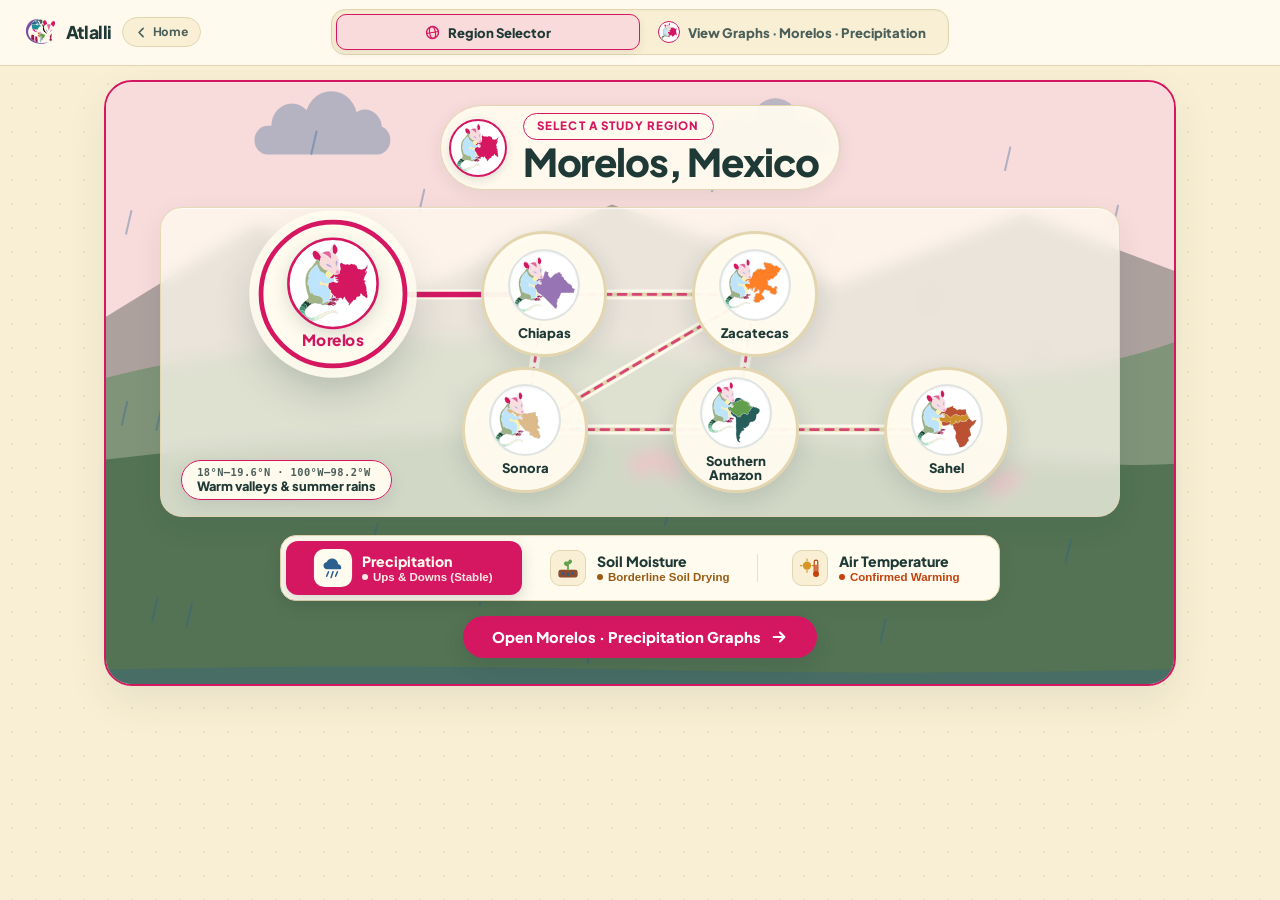
==== commit 045a7410: "updt" ====
--- a/app/web/explorar/index.html
+++ b/app/web/explorar/index.html
@@ -40,6 +40,7 @@
           <span>Region Selector</span>
         </button>
         <button type="button" class="page-tab-btn" id="nav-tab-data" data-goto-page="data">
+          <span class="header-region-logo" id="header-region-logo" aria-hidden="true"></span>
           <span class="active-region-dot" aria-hidden="true"></span>
           <span id="header-region-name">View Graphs · Morelos</span>
         </button>
@@ -62,10 +63,15 @@
       <!-- Full-Bleed Animated Regional & Variable Background Scene for the Outer Rectangle -->
       <div class="card-bg-scene" id="card-bg-scene" aria-hidden="true"></div>
 
-      <!-- 1. TOP CENTER: Eyebrow & Region Name Only -->
+      <!-- 1. TOP CENTER: Official Logo Badge, Eyebrow & Region Name -->
       <div class="selector-top-center">
-        <span class="selector-eyebrow">Select a Study Region</span>
-        <h1 class="selector-main-title" id="selector-main-title">Morelos, Mexico</h1>
+        <div class="selector-active-badge-wrap">
+          <div class="selector-active-emblem" id="selector-active-emblem"></div>
+          <div class="selector-active-text-block">
+            <span class="selector-eyebrow">Select a Study Region</span>
+            <h1 class="selector-main-title" id="selector-main-title">Morelos, Mexico</h1>
+          </div>
+        </div>
       </div>
 
       <!-- 2. MIDDLE CENTER: 3 Horizontal Top-Left + 3 Horizontal Bottom-Right Connected by Lines -->
--- a/app/web/explorar/explorar.css
+++ b/app/web/explorar/explorar.css
@@ -287,6 +287,33 @@
   transform: scale(1.18);
 }
 
+.header-region-logo {
+  width: 22px;
+  height: 22px;
+  border-radius: 50%;
+  border: 1.5px solid var(--reg-primary);
+  background-color: #FFFFFF;
+  overflow: hidden;
+  display: inline-flex;
+  align-items: center;
+  justify-content: center;
+  flex-shrink: 0;
+  padding: 1px;
+  transition: border-color 0.4s ease, transform 0.25s ease;
+}
+
+.header-region-logo img,
+.header-region-logo .header-logo-img {
+  width: 100%;
+  height: 100%;
+  object-fit: contain;
+  display: block;
+}
+
+.page-tab-btn:has(.header-region-logo img) .active-region-dot {
+  display: none;
+}
+
 /* ==========================================================================
    INDEPENDENT PAGE 1: STANDALONE 6-REGION SELECTOR PAGE
    - Fits comfortably in 100vh full-screen viewports
@@ -350,8 +377,57 @@
   flex-direction: column;
   align-items: center;
   text-align: center;
-  max-width: 680px;
+  max-width: 720px;
   gap: 0.25rem;
+}
+
+.selector-active-badge-wrap {
+  display: flex;
+  align-items: center;
+  justify-content: center;
+  gap: 1rem;
+  background-color: rgba(255, 251, 239, 0.94);
+  backdrop-filter: blur(8px);
+  border: 1.5px solid var(--border-color);
+  border-radius: 999px;
+  padding: 0.4rem 1.3rem 0.4rem 0.5rem;
+  box-shadow: 0 4px 18px rgba(31, 58, 54, 0.08);
+  transition: border-color 0.35s ease;
+}
+
+.selector-active-emblem {
+  width: 58px;
+  height: 58px;
+  border-radius: 50%;
+  border: 2.8px solid var(--reg-primary);
+  background-color: #FFFFFF;
+  box-shadow: 0 3px 10px rgba(20, 40, 36, 0.12);
+  display: flex;
+  align-items: center;
+  justify-content: center;
+  padding: 3px;
+  flex-shrink: 0;
+  overflow: hidden;
+  transition: border-color 0.4s ease, transform 0.25s ease;
+}
+
+.selector-active-emblem:hover {
+  transform: scale(1.06);
+}
+
+.selector-active-emblem img,
+.selector-active-emblem .selector-emblem-img {
+  width: 100%;
+  height: 100%;
+  object-fit: contain;
+  display: block;
+}
+
+.selector-active-text-block {
+  display: flex;
+  flex-direction: column;
+  align-items: flex-start;
+  text-align: left;
 }
 
 .selector-eyebrow {
@@ -558,19 +634,38 @@
 }
 
 .node-mini-svg {
-  width: 66px;
-  height: 66px;
+  width: 72px;
+  height: 72px;
   border-radius: 50%;
   overflow: hidden;
-  display: block;
-  border: 1.5px solid rgba(31, 58, 54, 0.12);
-  background-color: var(--card-bg);
-}
-
+  display: flex;
+  align-items: center;
+  justify-content: center;
+  border: 2px solid rgba(31, 58, 54, 0.14);
+  background-color: #FFFFFF;
+  padding: 3px;
+  box-shadow: inset 0 1px 3px rgba(0, 0, 0, 0.05);
+  transition: transform 0.25s ease, border-color 0.25s ease, box-shadow 0.25s ease;
+}
+
+.node-mini-svg img,
+.node-mini-svg .node-logo-img,
 .node-mini-svg svg {
   width: 100%;
   height: 100%;
+  object-fit: contain;
   display: block;
+}
+
+.wheel-node:hover .node-mini-svg {
+  transform: scale(1.06);
+  border-color: var(--node-color, var(--reg-primary));
+}
+
+.wheel-node.active .node-mini-svg {
+  border-color: var(--node-color, var(--reg-primary));
+  box-shadow: 0 4px 14px rgba(20, 40, 36, 0.16);
+  transform: scale(1.08);
 }
 
 .node-label {
@@ -839,19 +934,33 @@
 }
 
 .region-mini-emblem {
-  width: 58px;
-  height: 58px;
+  width: 70px;
+  height: 70px;
   border-radius: 50%;
-  border: 3px solid var(--reg-primary);
+  border: 3.5px solid var(--reg-primary);
   overflow: hidden;
   flex-shrink: 0;
-  background-color: var(--reg-soft);
-  transition: border-color 0.4s ease;
-}
-
+  background-color: #FFFFFF;
+  box-shadow: 0 4px 16px rgba(20, 40, 36, 0.12);
+  display: flex;
+  align-items: center;
+  justify-content: center;
+  padding: 3px;
+  transition: border-color 0.4s ease, box-shadow 0.4s ease, transform 0.25s ease;
+}
+
+.region-mini-emblem:hover {
+  transform: scale(1.05);
+  box-shadow: 0 6px 20px rgba(20, 40, 36, 0.18);
+}
+
+.region-mini-emblem img,
+.region-mini-emblem .region-emblem-img,
 .region-mini-emblem svg {
   width: 100%;
   height: 100%;
+  object-fit: contain;
+  object-position: center;
   display: block;
 }
 
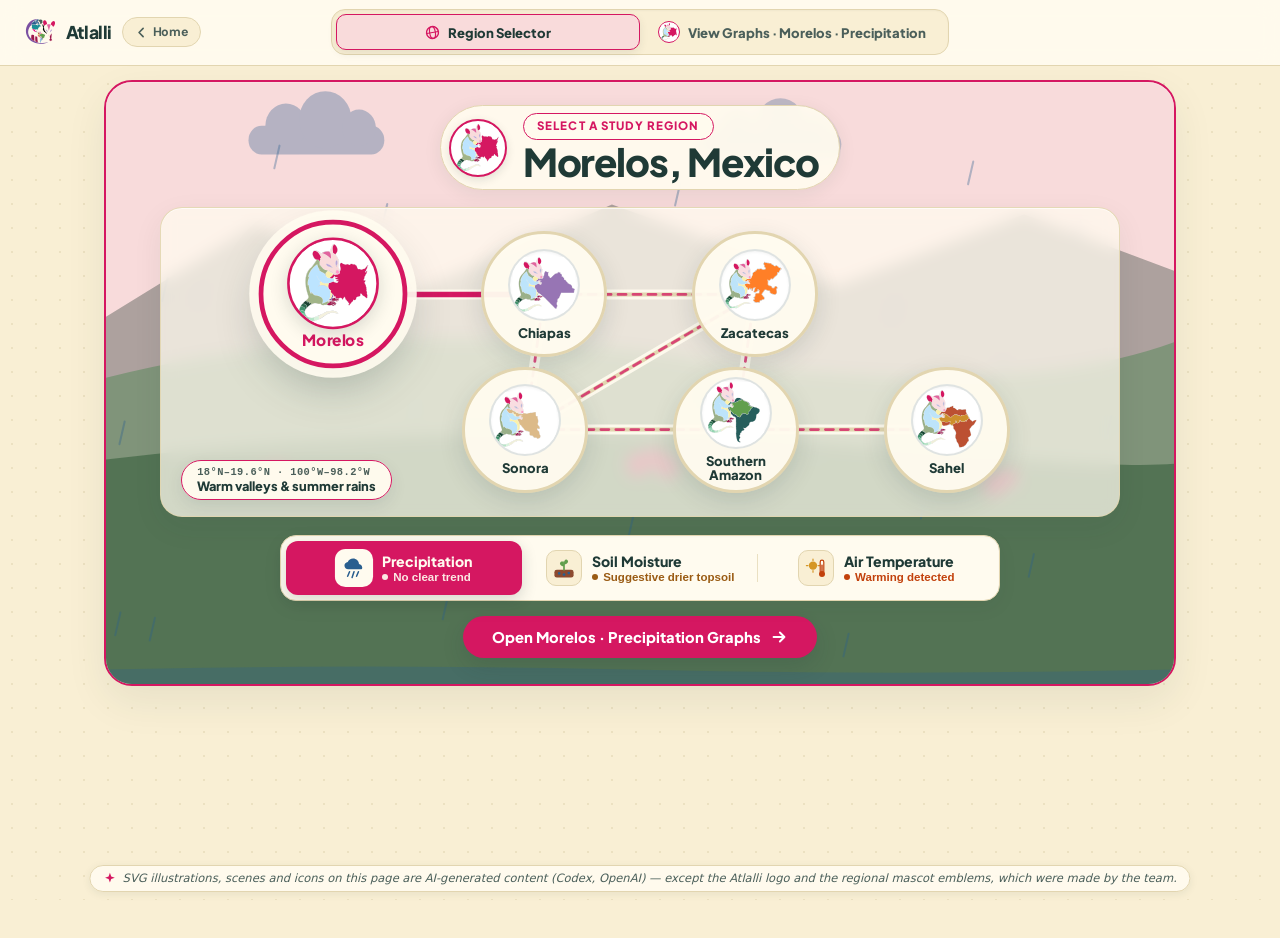
==== commit 66193f0d: "web: add How-to-use walkthrough, in-place pitch video, AI-SVG notice in explorer - Home: 4-step "How" ====
--- a/app/web/explorar/index.html
+++ b/app/web/explorar/index.html
@@ -104,6 +104,12 @@
     </section>
   </main>
 
+  <!-- AI-use notice: disclosure of AI-generated SVG content -->
+  <footer class="explorer-ai-footer">
+    <svg viewBox="0 0 16 16" width="13" height="13" aria-hidden="true"><path d="M8 1l1.6 4.4L14 7l-4.4 1.6L8 13l-1.6-4.4L2 7l4.4-1.6z" fill="currentColor"/></svg>
+    <span>SVG illustrations, scenes and icons on this page are AI-generated content (Codex, OpenAI) — except the Atlalli logo and the regional mascot emblems, which were made by the team.</span>
+  </footer>
+
   <script src="region-data.js"></script>
   <script src="explorar.js"></script>
 </body>
--- a/app/web/explorar/explorar.css
+++ b/app/web/explorar/explorar.css
@@ -1809,3 +1809,29 @@
     height: 340px;
   }
 }
+
+
+/* AI-use notice: AI-generated disclosure footer (fixed pill, always visible) */
+.explorer-ai-footer {
+  position: fixed;
+  left: 50%;
+  bottom: 8px;
+  transform: translateX(-50%);
+  z-index: 50;
+  display: flex;
+  align-items: center;
+  gap: 0.4rem;
+  width: max-content;
+  max-width: calc(100vw - 32px);
+  padding: 0.3rem 0.8rem;
+  border-radius: 999px;
+  background: rgba(255, 251, 239, 0.92);
+  border: 1px solid var(--border-color);
+  box-shadow: 0 2px 8px rgba(31, 58, 54, 0.08);
+  font-size: 0.72rem;
+  line-height: 1.3;
+  font-style: italic;
+  color: var(--text-muted);
+}
+.explorer-ai-footer svg { flex: none; color: var(--reg-primary); }
+body { padding-bottom: 40px; }
